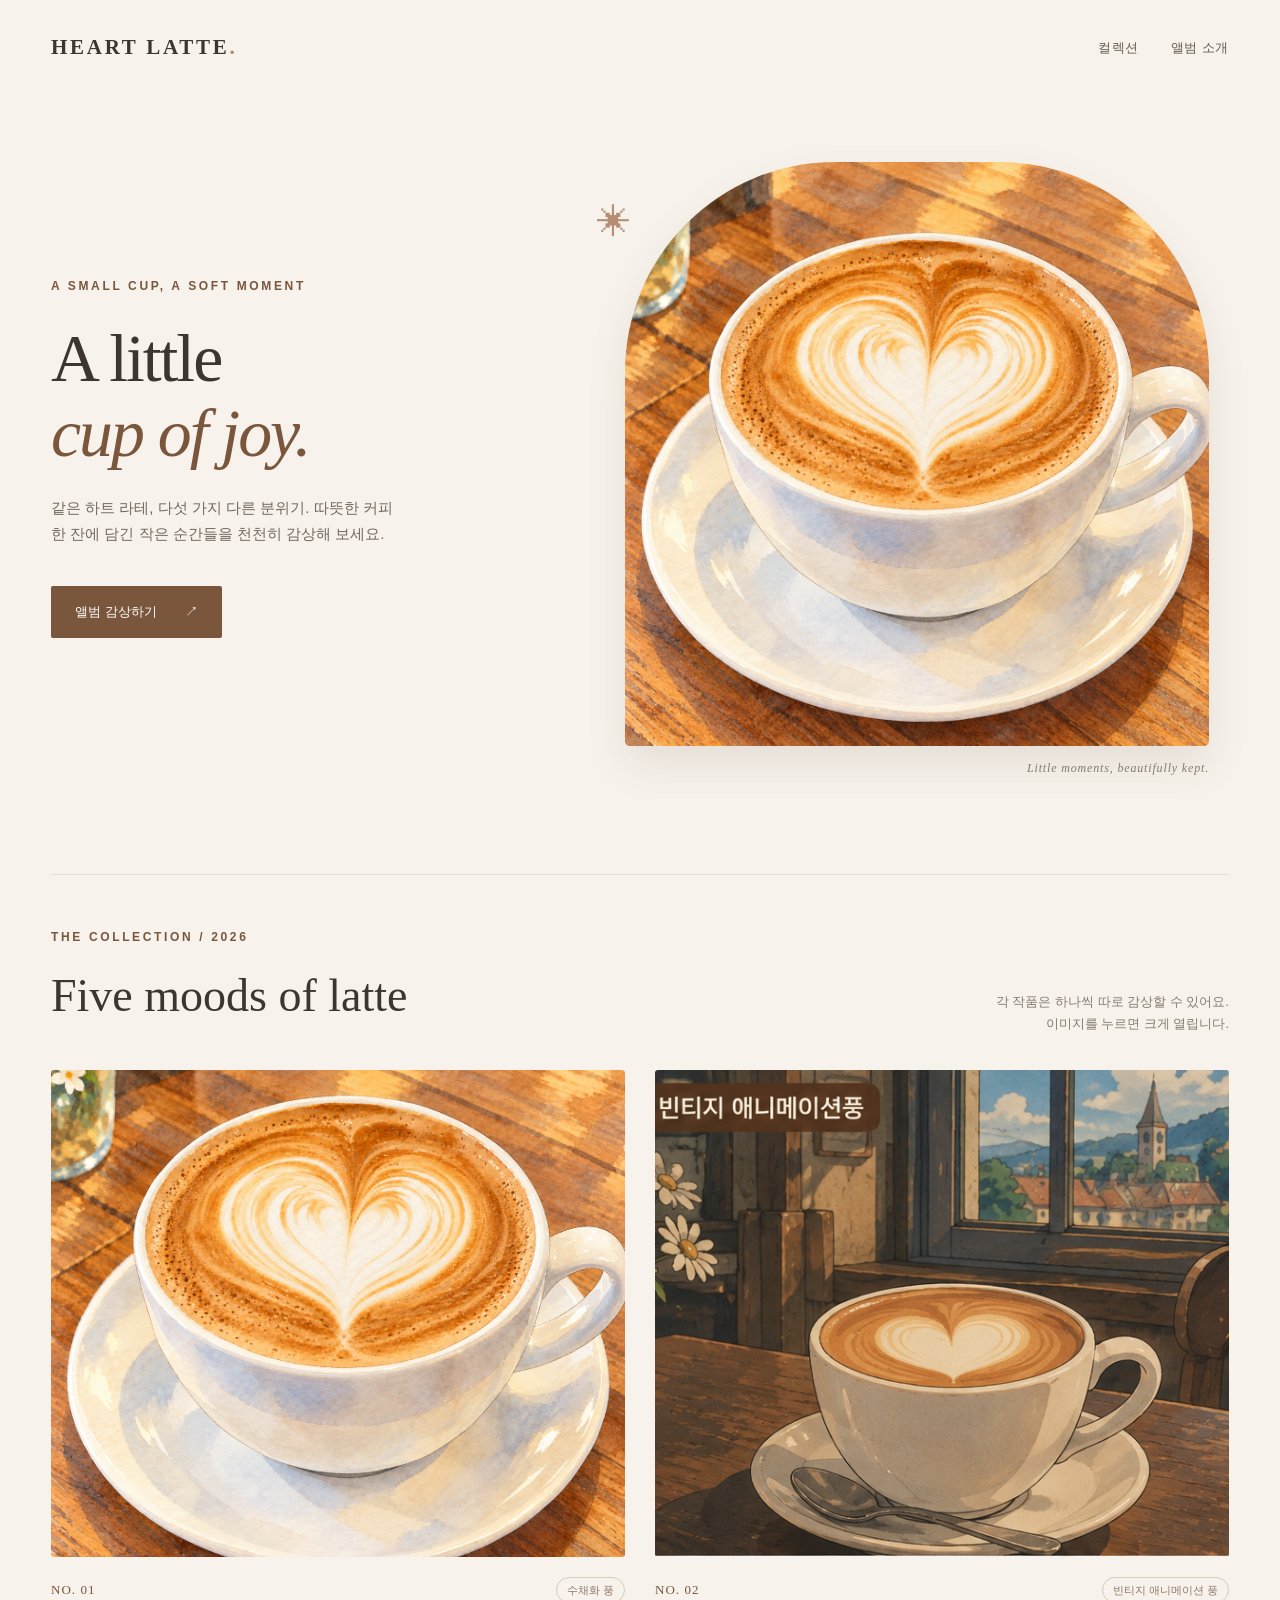
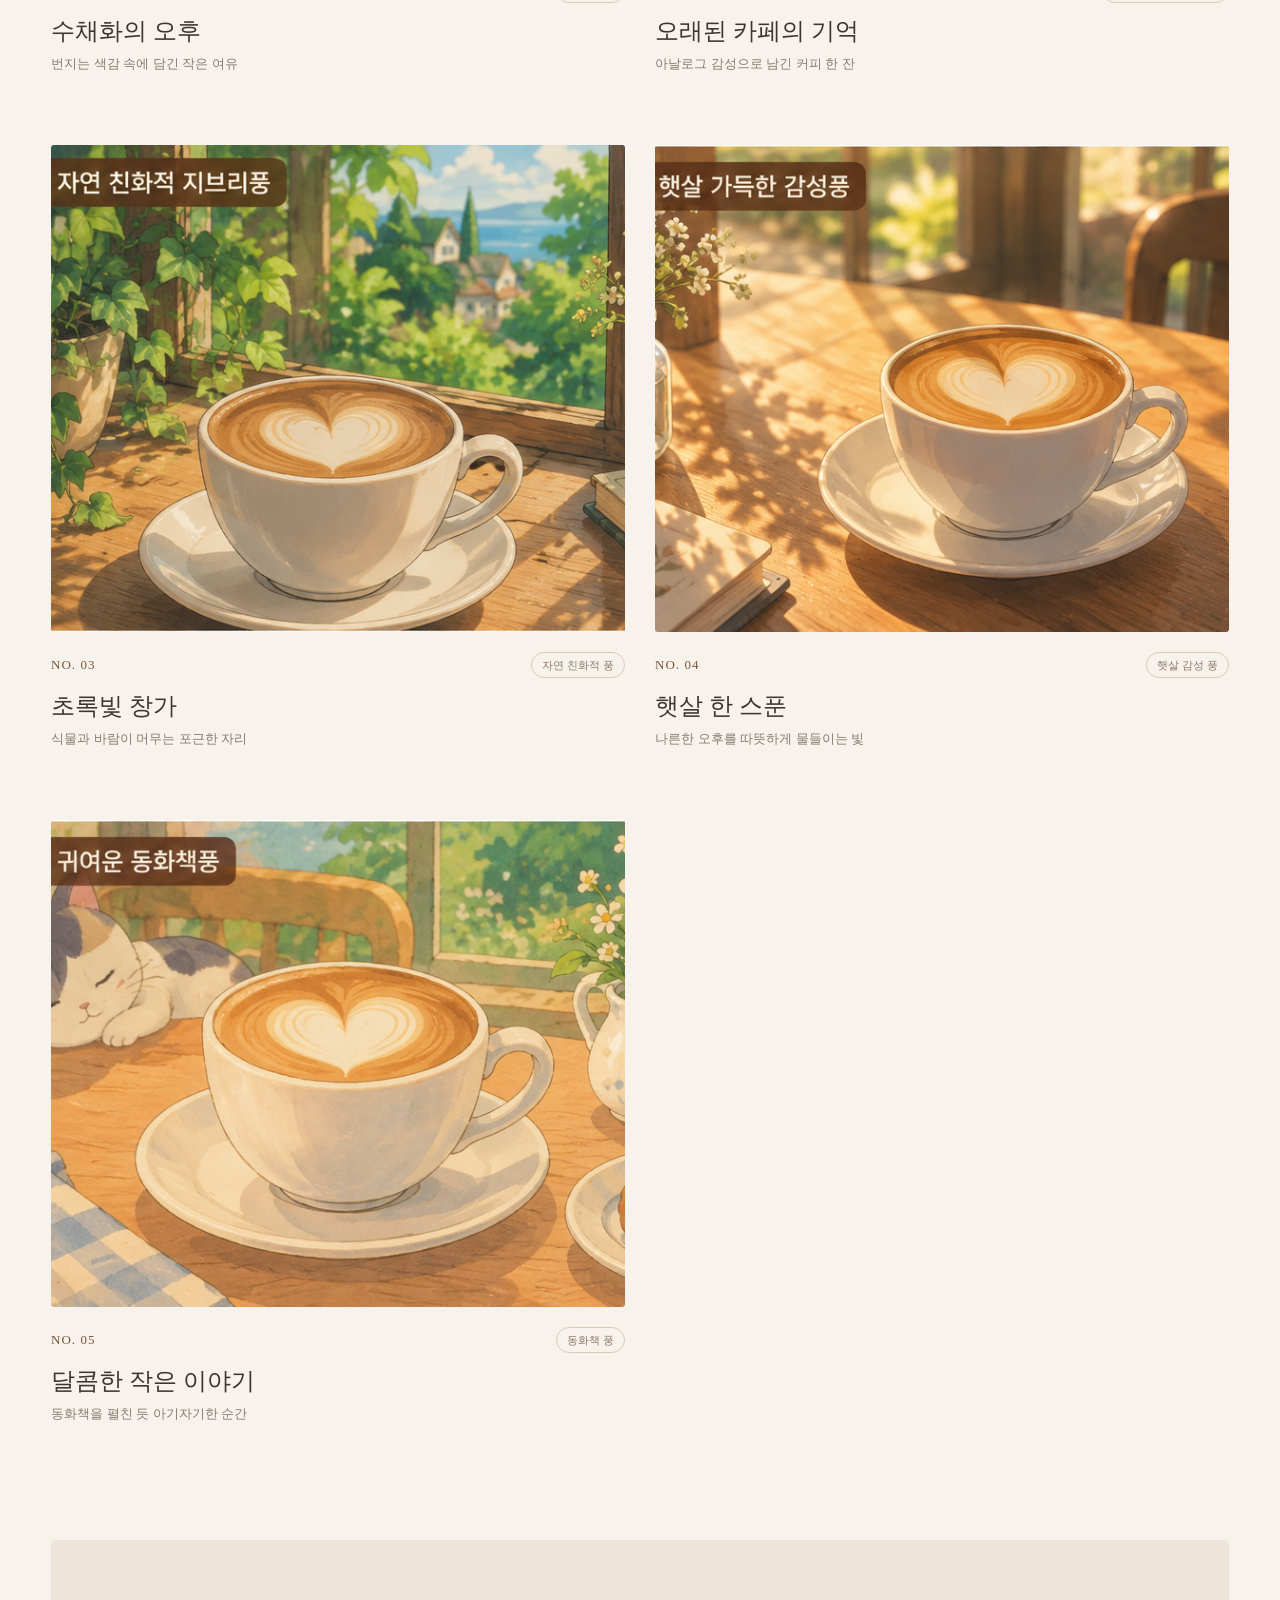
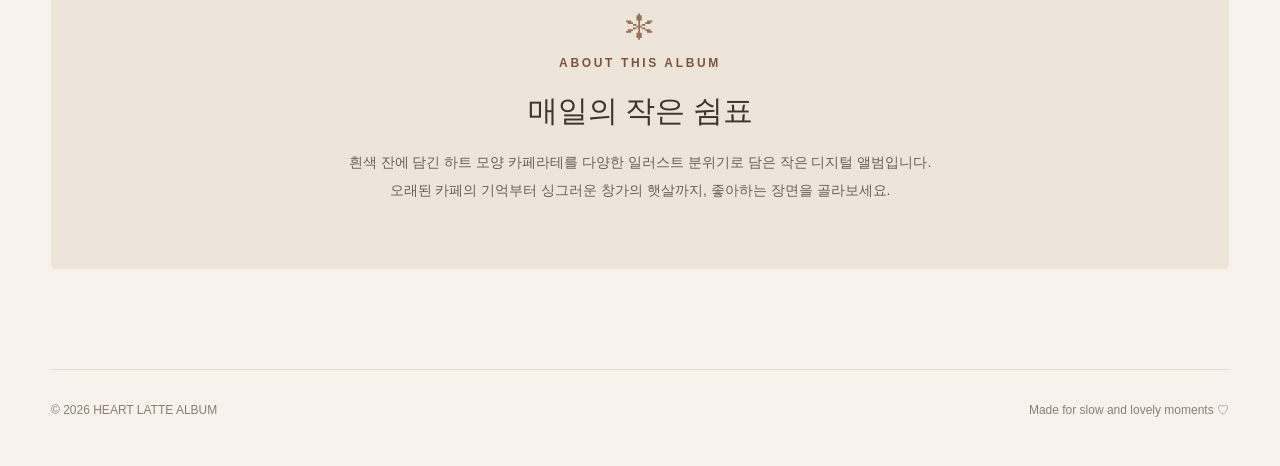
==== index.html @ 9d920dc1 "first commit" ====
<!doctype html>
<html lang="ko">
<head>
<meta charset="utf-8"><meta name="viewport" content="width=device-width, initial-scale=1">
<meta name="theme-color" content="#f7f3ec"><meta name="description" content="하트 라테를 서로 다른 감성으로 표현한 작은 이미지 앨범">
<title>Heart Latte | 작은 카페 앨범</title>
<style>
:root{--paper:#f7f3ec;--cream:#fdfaf5;--ink:#3c362f;--muted:#857b70;--line:#e6ded2;--brown:#79563c;--accent:#b6815e}
*{box-sizing:border-box}html{scroll-behavior:smooth}body{margin:0;background:var(--paper);color:var(--ink);font-family:'Apple SD Gothic Neo','Malgun Gothic','Noto Sans KR',sans-serif;line-height:1.7;-webkit-font-smoothing:antialiased}
a{color:inherit;text-decoration:none}button{font:inherit}button:focus-visible,a:focus-visible{outline:3px solid #ac7152;outline-offset:4px}
.topbar{display:flex;align-items:center;justify-content:space-between;max-width:1250px;margin:0 auto;padding:30px 36px;gap:20px}
.brand{font-family:Georgia,serif;letter-spacing:.13em;font-size:21px;font-weight:bold}.brand-dot{color:var(--accent)}.nav{display:flex;gap:32px;font-size:13px;letter-spacing:.04em;color:#665b50}.nav a:hover{color:var(--accent)}
main{max-width:1250px;margin:0 auto;padding:0 36px}.hero{display:grid;grid-template-columns:.86fr 1.14fr;min-height:585px;align-items:center;gap:7%;padding:40px 0 95px}.eyebrow{font-size:12px;letter-spacing:.22em;color:var(--brown);font-weight:bold}.hero h1{font-family:Georgia,'Batang',serif;font-size:clamp(48px,5.3vw,82px);letter-spacing:-.03em;line-height:1.1;font-weight:500;margin:26px 0 24px}.hero h1 em{font-weight:400;color:var(--brown)}.hero-copy{font-size:15px;color:#72675d;max-width:345px;word-break:keep-all}.hero-btn{display:inline-flex;align-items:center;gap:28px;background:var(--brown);color:#fff;padding:15px 24px;margin-top:25px;border-radius:2px;font-size:13px}.hero-btn:hover{background:#5f432f}
.hero-image-wrap{position:relative;padding:26px 20px 0 20px}.hero-image{width:100%;display:block;aspect-ratio:1/1;object-fit:cover;border-radius:210px 210px 5px 5px;box-shadow:0 18px 40px rgba(81,52,32,.11)}.hero-image-wrap::after{content:'✳';position:absolute;left:-8px;top:9%;color:#b58d73;font-size:34px}.hero-caption{font-family:Georgia,serif;letter-spacing:.07em;text-align:right;font-style:italic;font-size:12px;margin-top:12px;color:var(--muted)}
.collection{padding:52px 0 100px;border-top:1px solid var(--line)}.section-top{display:flex;justify-content:space-between;align-items:end;gap:20px;margin-bottom:35px}.section-title{font-family:Georgia,'Batang',serif;font-size:clamp(30px,4vw,46px);font-weight:400;margin:10px 0 0}.section-note{font-size:13px;color:var(--muted);max-width:300px;text-align:right;word-break:keep-all}.gallery{display:grid;grid-template-columns:repeat(2,minmax(0,1fr));gap:70px 30px}.artwork{min-width:0}.image-button{position:relative;border:0;padding:0;background:#efe7db;width:100%;display:block;cursor:zoom-in;overflow:hidden;border-radius:3px}.image-button img{display:block;width:100%;aspect-ratio:1.18/1;object-fit:cover;transition:transform .4s ease}.image-button:hover img{transform:scale(1.035)}.zoom-hint{position:absolute;right:14px;bottom:14px;opacity:0;transition:opacity .2s;background:rgba(52,40,28,.72);color:#fff;padding:6px 12px;border-radius:3px;font-size:12px}.image-button:hover .zoom-hint,.image-button:focus-visible .zoom-hint{opacity:1}
.artwork-meta{display:flex;align-items:center;justify-content:space-between;padding-top:20px;gap:10px}.artwork-number{font-family:Georgia,serif;font-size:13px;color:var(--brown);letter-spacing:.08em}.artwork-tag{font-size:11px;color:#8c7868;border:1px solid #d6cab9;padding:3px 10px;border-radius:20px}.artwork h3{font-family:Georgia,'Batang',serif;font-weight:400;font-size:24px;margin:8px 0 1px}.artwork p{font-size:13px;color:var(--muted);margin:0}
.about{background:#ede5d9;border-radius:4px;padding:65px 8%;margin:15px 0 100px;text-align:center}.about .about-mark{font-size:28px;color:#977257}.about h2{font-family:Georgia,'Batang',serif;font-size:30px;font-weight:400;margin:12px 0}.about p{font-size:14px;line-height:2;color:#6b6157;word-break:keep-all;margin:0 auto;max-width:590px}
footer{border-top:1px solid var(--line);padding:30px 0 45px;display:flex;align-items:center;justify-content:space-between;font-size:12px;color:#8b7e70}
.modal{border:0;padding:0;background:transparent;width:min(92vw,1080px);max-height:94vh;color:#fff}.modal::backdrop{background:rgba(29,23,17,.88)}.modal figure{margin:0;display:flex;flex-direction:column;align-items:center}.modal img{max-width:100%;max-height:78vh;object-fit:contain;border-radius:4px}.modal figcaption{margin-top:13px;font-size:13px;letter-spacing:.04em}.modal-close{position:absolute;right:0;top:0;border:0;background:rgba(0,0,0,.55);color:white;cursor:pointer;border-radius:0 0 0 5px;font-size:26px;line-height:1;padding:9px 15px}
@media(max-width:720px){.topbar{padding:20px}.brand{font-size:18px}.nav{gap:14px;font-size:12px}main{padding:0 20px}.hero{grid-template-columns:1fr;gap:20px;min-height:auto;padding:42px 0 70px}.hero h1{font-size:55px;margin:16px 0}.hero-copy{font-size:14px}.hero-image-wrap{padding:10px 16px 0 16px}.hero-image{border-radius:160px 160px 4px 4px;max-height:600px}.collection{padding:44px 0 80px}.section-top{align-items:start;flex-direction:column;gap:5px}.section-note{text-align:left}.gallery{grid-template-columns:1fr;gap:48px}.artwork h3{font-size:23px}.about{padding:45px 22px;margin-bottom:60px}.about h2{font-size:25px}footer{gap:14px;flex-wrap:wrap}}
@media(prefers-reduced-motion:reduce){html{scroll-behavior:auto}.image-button img{transition:none}}
</style>
</head>
<body>
<header class="topbar"><a class="brand" href="#top" aria-label="홈으로">HEART LATTE<span class="brand-dot">.</span></a><nav class="nav" aria-label="주 메뉴"><a href="#gallery">컬렉션</a><a href="#about">앨범 소개</a></nav></header>
<main id="top"><section class="hero" aria-labelledby="hero-title"><div class="hero-info"><div class="eyebrow">A SMALL CUP, A SOFT MOMENT</div><h1 id="hero-title">A little<br><em>cup of joy.</em></h1><p class="hero-copy">같은 하트 라테, 다섯 가지 다른 분위기. 따뜻한 커피 한 잔에 담긴 작은 순간들을 천천히 감상해 보세요.</p><a class="hero-btn" href="#gallery">앨범 감상하기 <span aria-hidden="true">↗</span></a></div><div class="hero-image-wrap"><img class="hero-image" src="images/latte-watercolor.png" alt="따뜻한 수채화 스타일의 하트 라테"><div class="hero-caption">Little moments, beautifully kept.</div></div></section>
<section class="collection" id="gallery"><div class="section-top"><div><div class="eyebrow">THE COLLECTION / 2026</div><h2 class="section-title">Five moods of latte</h2></div><div class="section-note">각 작품은 하나씩 따로 감상할 수 있어요.<br>이미지를 누르면 크게 열립니다.</div></div><div class="gallery"><article class="artwork" data-style="수채화 풍">
      <button class="image-button" type="button" data-image="images/latte-watercolor.png" data-title="수채화의 오후" aria-label="수채화의 오후 크게 보기">
        <img src="images/latte-watercolor.png" alt="하트 모양 라테 아트가 있는 흰색 커피잔, 수채화 풍 일러스트" loading="lazy" />
        <span class="zoom-hint" aria-hidden="true">↗ 크게 보기</span>
      </button>
      <div class="artwork-meta"><span class="artwork-number">NO. 01</span><span class="artwork-tag">수채화 풍</span></div>
      <h3>수채화의 오후</h3>
      <p>번지는 색감 속에 담긴 작은 여유</p>
    </article>
<article class="artwork" data-style="빈티지 애니메이션 풍">
      <button class="image-button" type="button" data-image="images/latte-vintage.png" data-title="오래된 카페의 기억" aria-label="오래된 카페의 기억 크게 보기">
        <img src="images/latte-vintage.png" alt="하트 모양 라테 아트가 있는 흰색 커피잔, 빈티지 애니메이션 풍 일러스트" loading="lazy" />
        <span class="zoom-hint" aria-hidden="true">↗ 크게 보기</span>
      </button>
      <div class="artwork-meta"><span class="artwork-number">NO. 02</span><span class="artwork-tag">빈티지 애니메이션 풍</span></div>
      <h3>오래된 카페의 기억</h3>
      <p>아날로그 감성으로 남긴 커피 한 잔</p>
    </article>
<article class="artwork" data-style="자연 친화적 풍">
      <button class="image-button" type="button" data-image="images/latte-nature.png" data-title="초록빛 창가" aria-label="초록빛 창가 크게 보기">
        <img src="images/latte-nature.png" alt="하트 모양 라테 아트가 있는 흰색 커피잔, 자연 친화적 풍 일러스트" loading="lazy" />
        <span class="zoom-hint" aria-hidden="true">↗ 크게 보기</span>
      </button>
      <div class="artwork-meta"><span class="artwork-number">NO. 03</span><span class="artwork-tag">자연 친화적 풍</span></div>
      <h3>초록빛 창가</h3>
      <p>식물과 바람이 머무는 포근한 자리</p>
    </article>
<article class="artwork" data-style="햇살 감성 풍">
      <button class="image-button" type="button" data-image="images/latte-sunshine.png" data-title="햇살 한 스푼" aria-label="햇살 한 스푼 크게 보기">
        <img src="images/latte-sunshine.png" alt="하트 모양 라테 아트가 있는 흰색 커피잔, 햇살 감성 풍 일러스트" loading="lazy" />
        <span class="zoom-hint" aria-hidden="true">↗ 크게 보기</span>
      </button>
      <div class="artwork-meta"><span class="artwork-number">NO. 04</span><span class="artwork-tag">햇살 감성 풍</span></div>
      <h3>햇살 한 스푼</h3>
      <p>나른한 오후를 따뜻하게 물들이는 빛</p>
    </article>
<article class="artwork" data-style="동화책 풍">
      <button class="image-button" type="button" data-image="images/latte-storybook.png" data-title="달콤한 작은 이야기" aria-label="달콤한 작은 이야기 크게 보기">
        <img src="images/latte-storybook.png" alt="하트 모양 라테 아트가 있는 흰색 커피잔, 동화책 풍 일러스트" loading="lazy" />
        <span class="zoom-hint" aria-hidden="true">↗ 크게 보기</span>
      </button>
      <div class="artwork-meta"><span class="artwork-number">NO. 05</span><span class="artwork-tag">동화책 풍</span></div>
      <h3>달콤한 작은 이야기</h3>
      <p>동화책을 펼친 듯 아기자기한 순간</p>
    </article></div></section>
<section class="about" id="about"><div class="about-mark">✻</div><div class="eyebrow">ABOUT THIS ALBUM</div><h2>매일의 작은 쉼표</h2><p>흰색 잔에 담긴 하트 모양 카페라테를 다양한 일러스트 분위기로 담은 작은 디지털 앨범입니다. 오래된 카페의 기억부터 싱그러운 창가의 햇살까지, 좋아하는 장면을 골라보세요.</p></section>
<footer><span>© 2026 HEART LATTE ALBUM</span><span>Made for slow and lovely moments ♡</span></footer></main>
<dialog class="modal" id="image-modal" aria-label="이미지 크게 보기"><button type="button" class="modal-close" aria-label="닫기">×</button><figure><img id="modal-image" alt=""><figcaption id="modal-caption"></figcaption></figure></dialog>
<script>
(function(){
 const modal=document.getElementById('image-modal');const modalImg=document.getElementById('modal-image');const modalCaption=document.getElementById('modal-caption');
 document.querySelectorAll('.image-button').forEach(btn=>btn.addEventListener('click',()=>{modalImg.src=btn.dataset.image;modalImg.alt=btn.querySelector('img').alt;modalCaption.textContent=btn.dataset.title;if(typeof modal.showModal==='function')modal.showModal();else modal.setAttribute('open','');}));
 const close=()=>{if(typeof modal.close==='function')modal.close();else modal.removeAttribute('open');};document.querySelector('.modal-close').addEventListener('click',close);
 modal.addEventListener('click',e=>{if(e.target===modal)close();});
})();
</script>
</body></html>
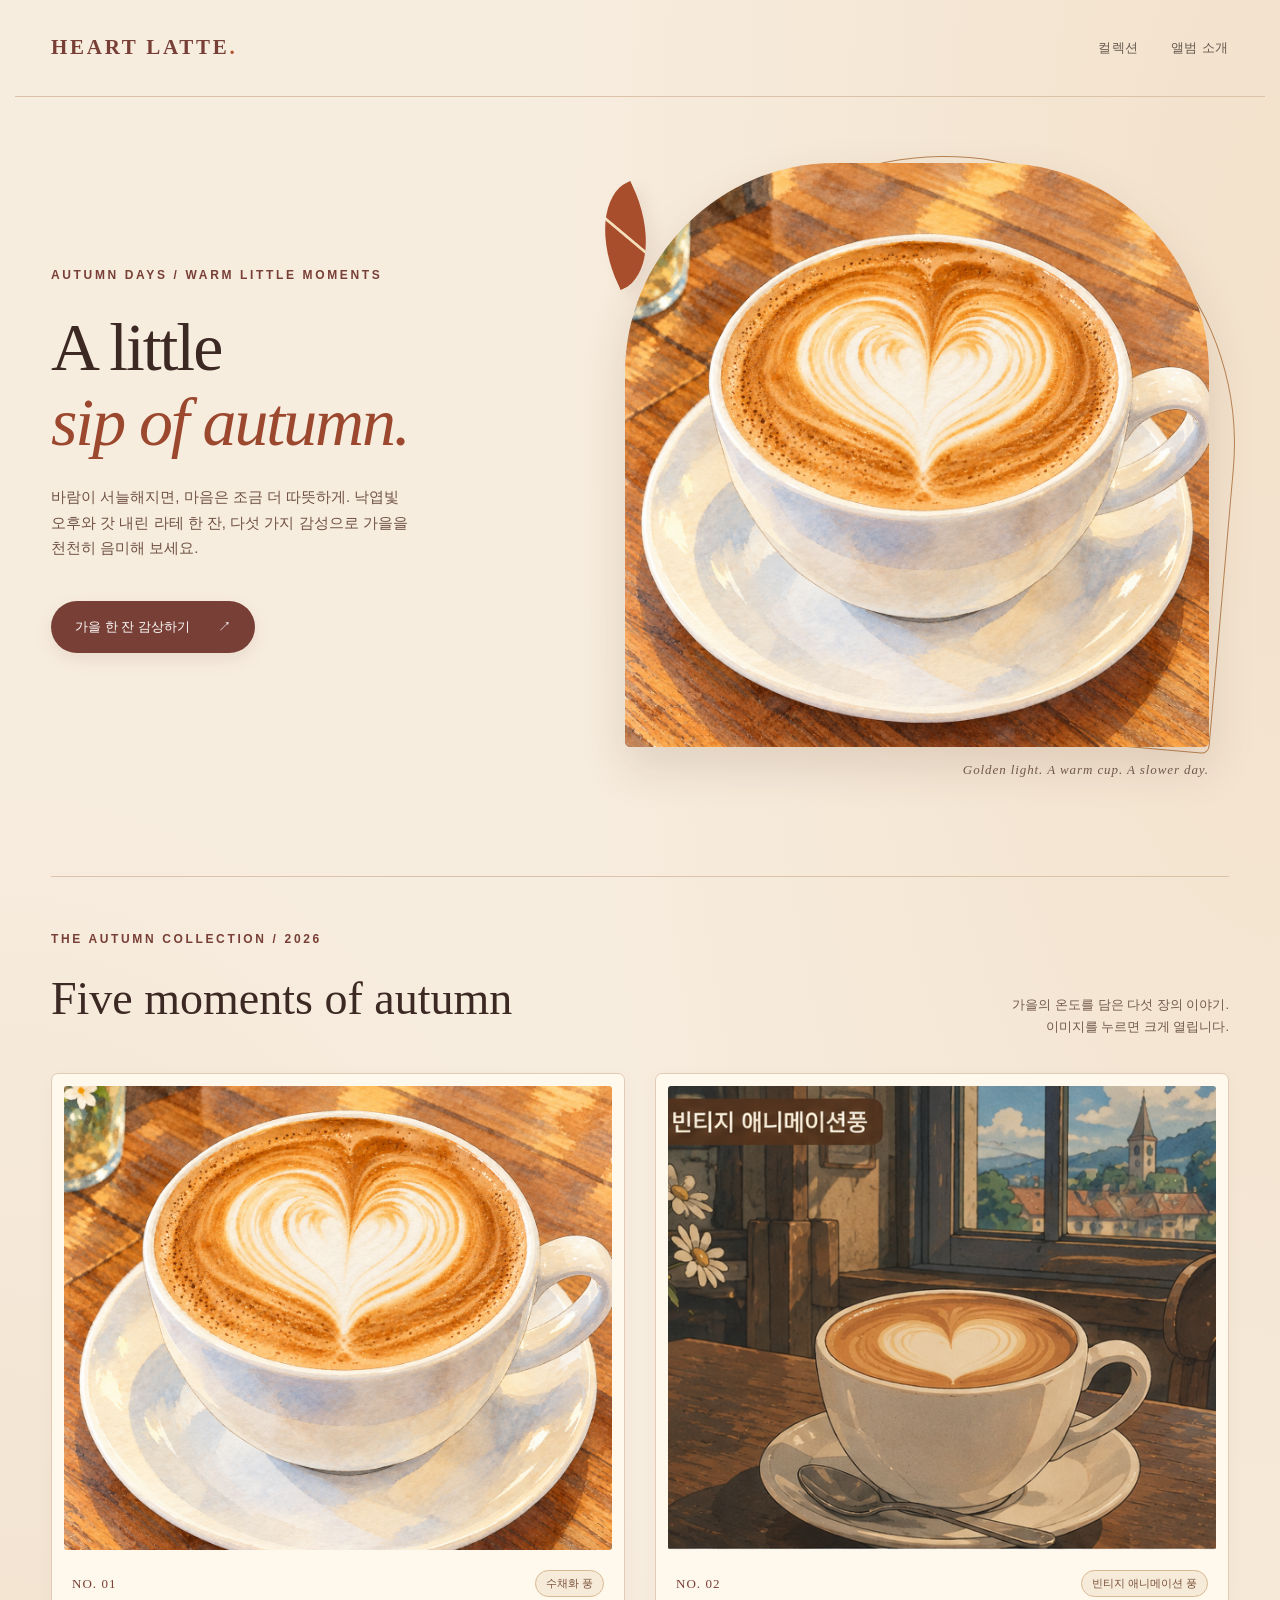
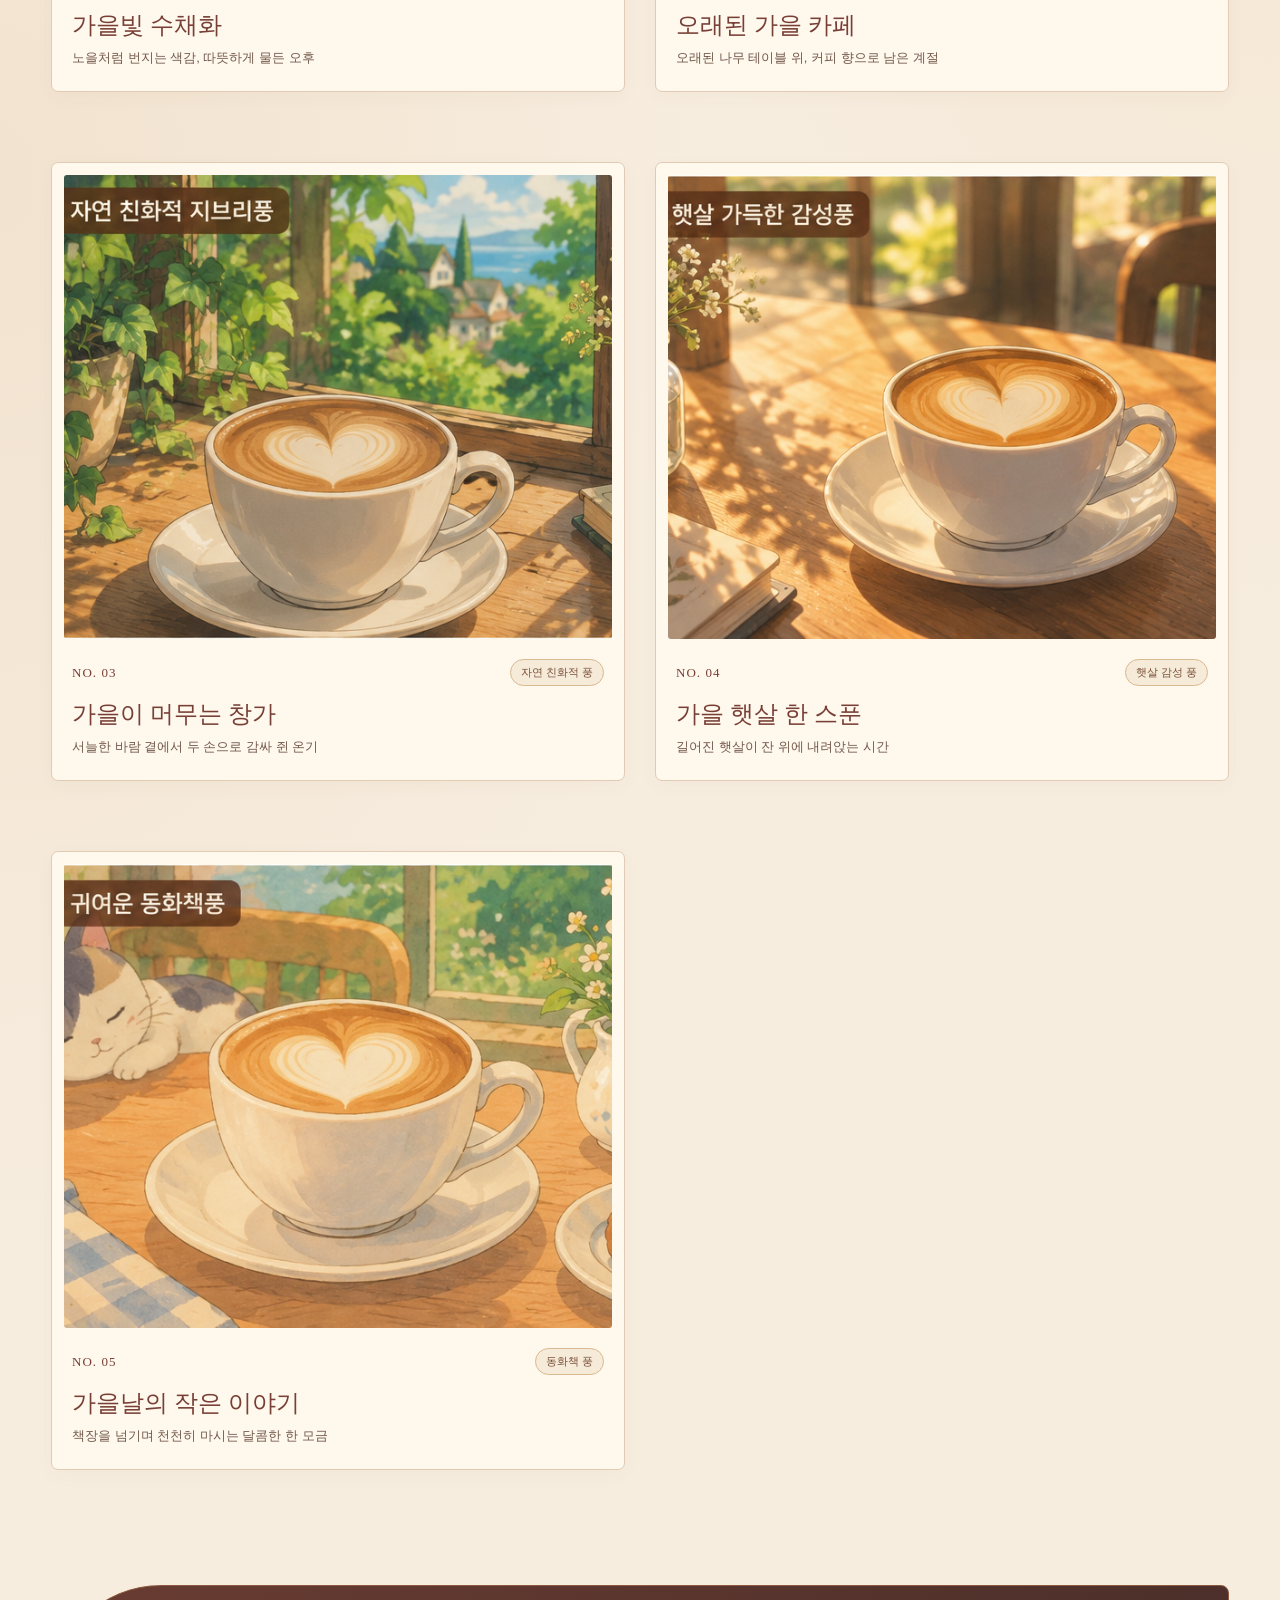
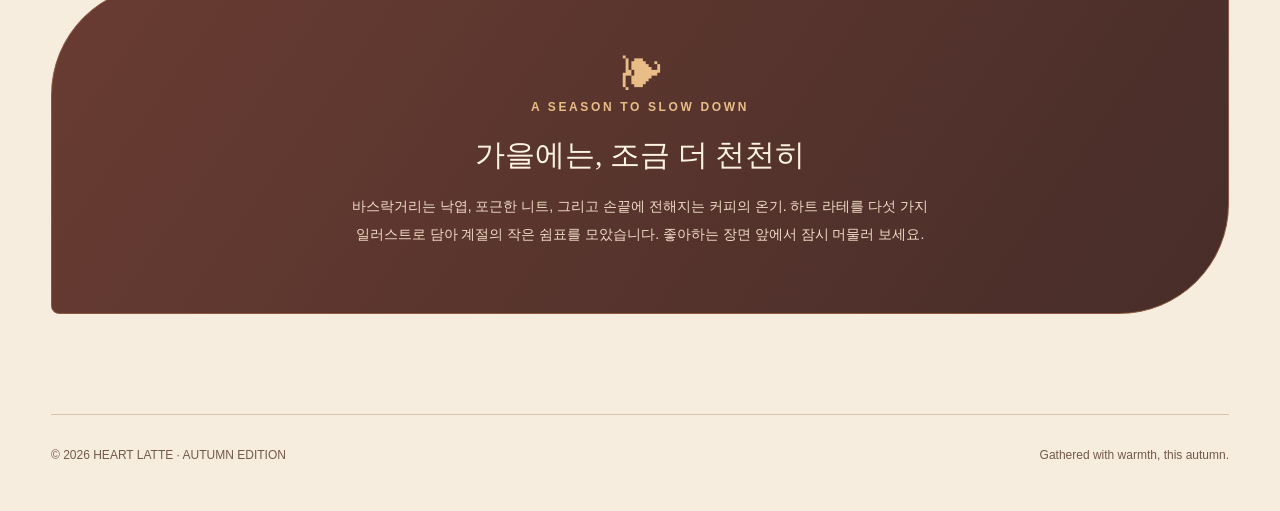
==== commit 9ce8978b: "Restyle Heart Latte album with warm autumn colors and seasonal copy" ====
--- a/index.html
+++ b/index.html
@@ -2,10 +2,10 @@
 <html lang="ko">
 <head>
 <meta charset="utf-8"><meta name="viewport" content="width=device-width, initial-scale=1">
-<meta name="theme-color" content="#f7f3ec"><meta name="description" content="하트 라테를 서로 다른 감성으로 표현한 작은 이미지 앨범">
-<title>Heart Latte | 작은 카페 앨범</title>
+<meta name="theme-color" content="#f7eddf"><meta name="description" content="따뜻한 하트 라테와 다섯 가지 감성을 담은 가을 앨범">
+<title>Heart Latte | 가을을 담은 카페 앨범</title>
 <style>
-:root{--paper:#f7f3ec;--cream:#fdfaf5;--ink:#3c362f;--muted:#857b70;--line:#e6ded2;--brown:#79563c;--accent:#b6815e}
+:root{--paper:#f7eddf;--cream:#fff8ed;--ink:#3d2924;--muted:#72594b;--line:#dcc2a8;--brown:#783f36;--accent:#b4522f}
 *{box-sizing:border-box}html{scroll-behavior:smooth}body{margin:0;background:var(--paper);color:var(--ink);font-family:'Apple SD Gothic Neo','Malgun Gothic','Noto Sans KR',sans-serif;line-height:1.7;-webkit-font-smoothing:antialiased}
 a{color:inherit;text-decoration:none}button{font:inherit}button:focus-visible,a:focus-visible{outline:3px solid #ac7152;outline-offset:4px}
 .topbar{display:flex;align-items:center;justify-content:space-between;max-width:1250px;margin:0 auto;padding:30px 36px;gap:20px}
@@ -19,58 +19,80 @@
 .modal{border:0;padding:0;background:transparent;width:min(92vw,1080px);max-height:94vh;color:#fff}.modal::backdrop{background:rgba(29,23,17,.88)}.modal figure{margin:0;display:flex;flex-direction:column;align-items:center}.modal img{max-width:100%;max-height:78vh;object-fit:contain;border-radius:4px}.modal figcaption{margin-top:13px;font-size:13px;letter-spacing:.04em}.modal-close{position:absolute;right:0;top:0;border:0;background:rgba(0,0,0,.55);color:white;cursor:pointer;border-radius:0 0 0 5px;font-size:26px;line-height:1;padding:9px 15px}
 @media(max-width:720px){.topbar{padding:20px}.brand{font-size:18px}.nav{gap:14px;font-size:12px}main{padding:0 20px}.hero{grid-template-columns:1fr;gap:20px;min-height:auto;padding:42px 0 70px}.hero h1{font-size:55px;margin:16px 0}.hero-copy{font-size:14px}.hero-image-wrap{padding:10px 16px 0 16px}.hero-image{border-radius:160px 160px 4px 4px;max-height:600px}.collection{padding:44px 0 80px}.section-top{align-items:start;flex-direction:column;gap:5px}.section-note{text-align:left}.gallery{grid-template-columns:1fr;gap:48px}.artwork h3{font-size:23px}.about{padding:45px 22px;margin-bottom:60px}.about h2{font-size:25px}footer{gap:14px;flex-wrap:wrap}}
 @media(prefers-reduced-motion:reduce){html{scroll-behavior:auto}.image-button img{transition:none}}
+
+/* Autumn edition */
+body{background:radial-gradient(ellipse at 100% 8%,#ecd0ad66,transparent 42%),radial-gradient(ellipse at 0 48%,#d4a06b22,transparent 40%),var(--paper)}
+.topbar{border-bottom:1px solid var(--line)}.brand{color:var(--brown)}
+.hero{position:relative}.hero-info{min-width:0}.hero h1{font-size:clamp(44px,5.3vw,76px)}
+.hero h1 em{color:#9b482f}.hero-copy{color:#705246;max-width:390px}
+.hero-btn{border-radius:30px;box-shadow:0 6px 18px #783f361a}.hero-btn:hover{background:#592d29}
+.hero-image-wrap{isolation:isolate}
+.hero-image-wrap::before{content:'';position:absolute;inset:3% -1% 8% 8%;border:1px solid #b88252;border-radius:50% 50% 8px 8px;transform:rotate(5deg);z-index:-1}
+.hero-image-wrap::after{content:'';width:55px;height:95px;left:-7px;top:8%;background:linear-gradient(65deg,transparent 48%,#f6dfbb 49% 51%,transparent 52%),#a94e2d;border-radius:95% 0 95% 0;transform:rotate(-25deg);box-shadow:5px 8px 15px #783f3615}
+.hero-image{box-shadow:0 20px 45px #663b2826}.hero-caption{font-size:13px}
+.artwork{padding:12px 12px 22px;background:#fff8ed;border:1px solid #e1cbb5;border-radius:7px;box-shadow:0 5px 20px #663b2808}
+.artwork-meta,.artwork h3,.artwork p{margin-left:8px;margin-right:8px}
+.artwork-tag{color:#795039;border-color:#d9b991;background:#f6ead8}
+.artwork h3{color:var(--brown)}.artwork p{color:var(--muted)}
+.image-button{background:#ead8be}.zoom-hint{background:#542d27e6}
+.about{position:relative;overflow:hidden;background:linear-gradient(125deg,#693c32,#472d29);color:#fff4e3;border:1px solid #8d5940;border-radius:110px 8px 110px 8px}
+.about .eyebrow,.about .about-mark{color:#e9bd87}.about .about-mark{font-size:46px;line-height:1}
+.about p{color:#f0dcc5}.about h2{color:#fff4e3}
+footer{color:var(--muted)}.modal::backdrop{background:#281811ed}
+@media(max-width:720px){.hero h1{font-size:clamp(42px,9vw,62px)}.hero-image-wrap::after{width:37px;height:66px;left:0}.about{border-radius:60px 6px 60px 6px}.brand{font-size:16px;letter-spacing:.09em}.topbar{gap:12px}.nav{gap:12px}.hero-image-wrap::before{right:3%}.gallery{gap:30px}}
+
 </style>
 </head>
 <body>
 <header class="topbar"><a class="brand" href="#top" aria-label="홈으로">HEART LATTE<span class="brand-dot">.</span></a><nav class="nav" aria-label="주 메뉴"><a href="#gallery">컬렉션</a><a href="#about">앨범 소개</a></nav></header>
-<main id="top"><section class="hero" aria-labelledby="hero-title"><div class="hero-info"><div class="eyebrow">A SMALL CUP, A SOFT MOMENT</div><h1 id="hero-title">A little<br><em>cup of joy.</em></h1><p class="hero-copy">같은 하트 라테, 다섯 가지 다른 분위기. 따뜻한 커피 한 잔에 담긴 작은 순간들을 천천히 감상해 보세요.</p><a class="hero-btn" href="#gallery">앨범 감상하기 <span aria-hidden="true">↗</span></a></div><div class="hero-image-wrap"><img class="hero-image" src="images/latte-watercolor.png" alt="따뜻한 수채화 스타일의 하트 라테"><div class="hero-caption">Little moments, beautifully kept.</div></div></section>
-<section class="collection" id="gallery"><div class="section-top"><div><div class="eyebrow">THE COLLECTION / 2026</div><h2 class="section-title">Five moods of latte</h2></div><div class="section-note">각 작품은 하나씩 따로 감상할 수 있어요.<br>이미지를 누르면 크게 열립니다.</div></div><div class="gallery"><article class="artwork" data-style="수채화 풍">
-      <button class="image-button" type="button" data-image="images/latte-watercolor.png" data-title="수채화의 오후" aria-label="수채화의 오후 크게 보기">
+<main id="top"><section class="hero" aria-labelledby="hero-title"><div class="hero-info"><div class="eyebrow">AUTUMN DAYS / WARM LITTLE MOMENTS</div><h1 id="hero-title">A little<br><em>sip of autumn.</em></h1><p class="hero-copy">바람이 서늘해지면, 마음은 조금 더 따뜻하게. 낙엽빛 오후와 갓 내린 라테 한 잔, 다섯 가지 감성으로 가을을 천천히 음미해 보세요.</p><a class="hero-btn" href="#gallery">가을 한 잔 감상하기 <span aria-hidden="true">↗</span></a></div><div class="hero-image-wrap"><img class="hero-image" src="images/latte-watercolor.png" alt="따뜻한 수채화 스타일의 하트 라테"><div class="hero-caption">Golden light. A warm cup. A slower day.</div></div></section>
+<section class="collection" id="gallery"><div class="section-top"><div><div class="eyebrow">THE AUTUMN COLLECTION / 2026</div><h2 class="section-title">Five moments of autumn</h2></div><div class="section-note">가을의 온도를 담은 다섯 장의 이야기.<br>이미지를 누르면 크게 열립니다.</div></div><div class="gallery"><article class="artwork" data-style="수채화 풍">
+      <button class="image-button" type="button" data-image="images/latte-watercolor.png" data-title="가을빛 수채화" aria-label="가을빛 수채화 크게 보기">
         <img src="images/latte-watercolor.png" alt="하트 모양 라테 아트가 있는 흰색 커피잔, 수채화 풍 일러스트" loading="lazy" />
         <span class="zoom-hint" aria-hidden="true">↗ 크게 보기</span>
       </button>
       <div class="artwork-meta"><span class="artwork-number">NO. 01</span><span class="artwork-tag">수채화 풍</span></div>
-      <h3>수채화의 오후</h3>
-      <p>번지는 색감 속에 담긴 작은 여유</p>
+      <h3>가을빛 수채화</h3>
+      <p>노을처럼 번지는 색감, 따뜻하게 물든 오후</p>
     </article>
 <article class="artwork" data-style="빈티지 애니메이션 풍">
-      <button class="image-button" type="button" data-image="images/latte-vintage.png" data-title="오래된 카페의 기억" aria-label="오래된 카페의 기억 크게 보기">
+      <button class="image-button" type="button" data-image="images/latte-vintage.png" data-title="오래된 가을 카페" aria-label="오래된 가을 카페 크게 보기">
         <img src="images/latte-vintage.png" alt="하트 모양 라테 아트가 있는 흰색 커피잔, 빈티지 애니메이션 풍 일러스트" loading="lazy" />
         <span class="zoom-hint" aria-hidden="true">↗ 크게 보기</span>
       </button>
       <div class="artwork-meta"><span class="artwork-number">NO. 02</span><span class="artwork-tag">빈티지 애니메이션 풍</span></div>
-      <h3>오래된 카페의 기억</h3>
-      <p>아날로그 감성으로 남긴 커피 한 잔</p>
+      <h3>오래된 가을 카페</h3>
+      <p>오래된 나무 테이블 위, 커피 향으로 남은 계절</p>
     </article>
 <article class="artwork" data-style="자연 친화적 풍">
-      <button class="image-button" type="button" data-image="images/latte-nature.png" data-title="초록빛 창가" aria-label="초록빛 창가 크게 보기">
+      <button class="image-button" type="button" data-image="images/latte-nature.png" data-title="가을이 머무는 창가" aria-label="가을이 머무는 창가 크게 보기">
         <img src="images/latte-nature.png" alt="하트 모양 라테 아트가 있는 흰색 커피잔, 자연 친화적 풍 일러스트" loading="lazy" />
         <span class="zoom-hint" aria-hidden="true">↗ 크게 보기</span>
       </button>
       <div class="artwork-meta"><span class="artwork-number">NO. 03</span><span class="artwork-tag">자연 친화적 풍</span></div>
-      <h3>초록빛 창가</h3>
-      <p>식물과 바람이 머무는 포근한 자리</p>
+      <h3>가을이 머무는 창가</h3>
+      <p>서늘한 바람 곁에서 두 손으로 감싸 쥔 온기</p>
     </article>
 <article class="artwork" data-style="햇살 감성 풍">
-      <button class="image-button" type="button" data-image="images/latte-sunshine.png" data-title="햇살 한 스푼" aria-label="햇살 한 스푼 크게 보기">
+      <button class="image-button" type="button" data-image="images/latte-sunshine.png" data-title="가을 햇살 한 스푼" aria-label="가을 햇살 한 스푼 크게 보기">
         <img src="images/latte-sunshine.png" alt="하트 모양 라테 아트가 있는 흰색 커피잔, 햇살 감성 풍 일러스트" loading="lazy" />
         <span class="zoom-hint" aria-hidden="true">↗ 크게 보기</span>
       </button>
       <div class="artwork-meta"><span class="artwork-number">NO. 04</span><span class="artwork-tag">햇살 감성 풍</span></div>
-      <h3>햇살 한 스푼</h3>
-      <p>나른한 오후를 따뜻하게 물들이는 빛</p>
+      <h3>가을 햇살 한 스푼</h3>
+      <p>길어진 햇살이 잔 위에 내려앉는 시간</p>
     </article>
 <article class="artwork" data-style="동화책 풍">
-      <button class="image-button" type="button" data-image="images/latte-storybook.png" data-title="달콤한 작은 이야기" aria-label="달콤한 작은 이야기 크게 보기">
+      <button class="image-button" type="button" data-image="images/latte-storybook.png" data-title="가을날의 작은 이야기" aria-label="가을날의 작은 이야기 크게 보기">
         <img src="images/latte-storybook.png" alt="하트 모양 라테 아트가 있는 흰색 커피잔, 동화책 풍 일러스트" loading="lazy" />
         <span class="zoom-hint" aria-hidden="true">↗ 크게 보기</span>
       </button>
       <div class="artwork-meta"><span class="artwork-number">NO. 05</span><span class="artwork-tag">동화책 풍</span></div>
-      <h3>달콤한 작은 이야기</h3>
-      <p>동화책을 펼친 듯 아기자기한 순간</p>
+      <h3>가을날의 작은 이야기</h3>
+      <p>책장을 넘기며 천천히 마시는 달콤한 한 모금</p>
     </article></div></section>
-<section class="about" id="about"><div class="about-mark">✻</div><div class="eyebrow">ABOUT THIS ALBUM</div><h2>매일의 작은 쉼표</h2><p>흰색 잔에 담긴 하트 모양 카페라테를 다양한 일러스트 분위기로 담은 작은 디지털 앨범입니다. 오래된 카페의 기억부터 싱그러운 창가의 햇살까지, 좋아하는 장면을 골라보세요.</p></section>
-<footer><span>© 2026 HEART LATTE ALBUM</span><span>Made for slow and lovely moments ♡</span></footer></main>
+<section class="about" id="about"><div class="about-mark" aria-hidden="true">❧</div><div class="eyebrow">A SEASON TO SLOW DOWN</div><h2>가을에는, 조금 더 천천히</h2><p>바스락거리는 낙엽, 포근한 니트, 그리고 손끝에 전해지는 커피의 온기. 하트 라테를 다섯 가지 일러스트로 담아 계절의 작은 쉼표를 모았습니다. 좋아하는 장면 앞에서 잠시 머물러 보세요.</p></section>
+<footer><span>© 2026 HEART LATTE · AUTUMN EDITION</span><span>Gathered with warmth, this autumn.</span></footer></main>
 <dialog class="modal" id="image-modal" aria-label="이미지 크게 보기"><button type="button" class="modal-close" aria-label="닫기">×</button><figure><img id="modal-image" alt=""><figcaption id="modal-caption"></figcaption></figure></dialog>
 <script>
 (function(){
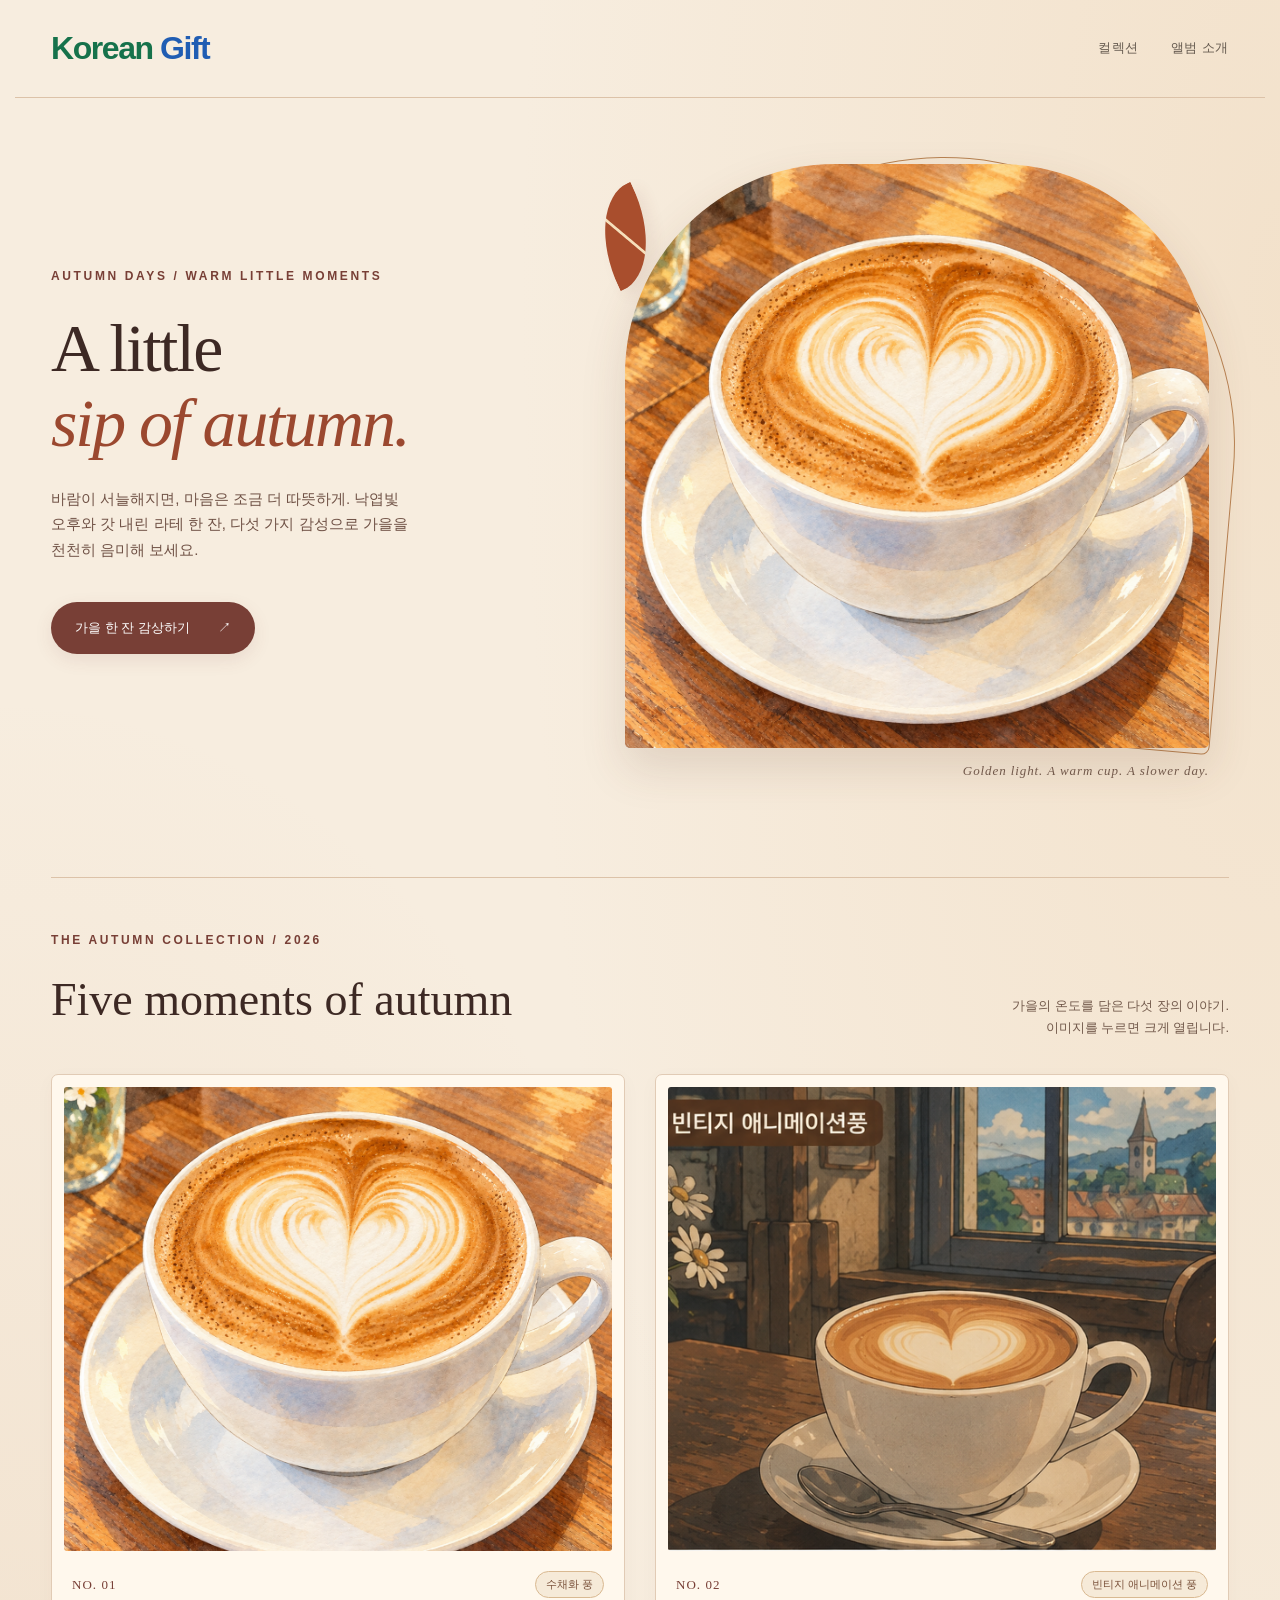
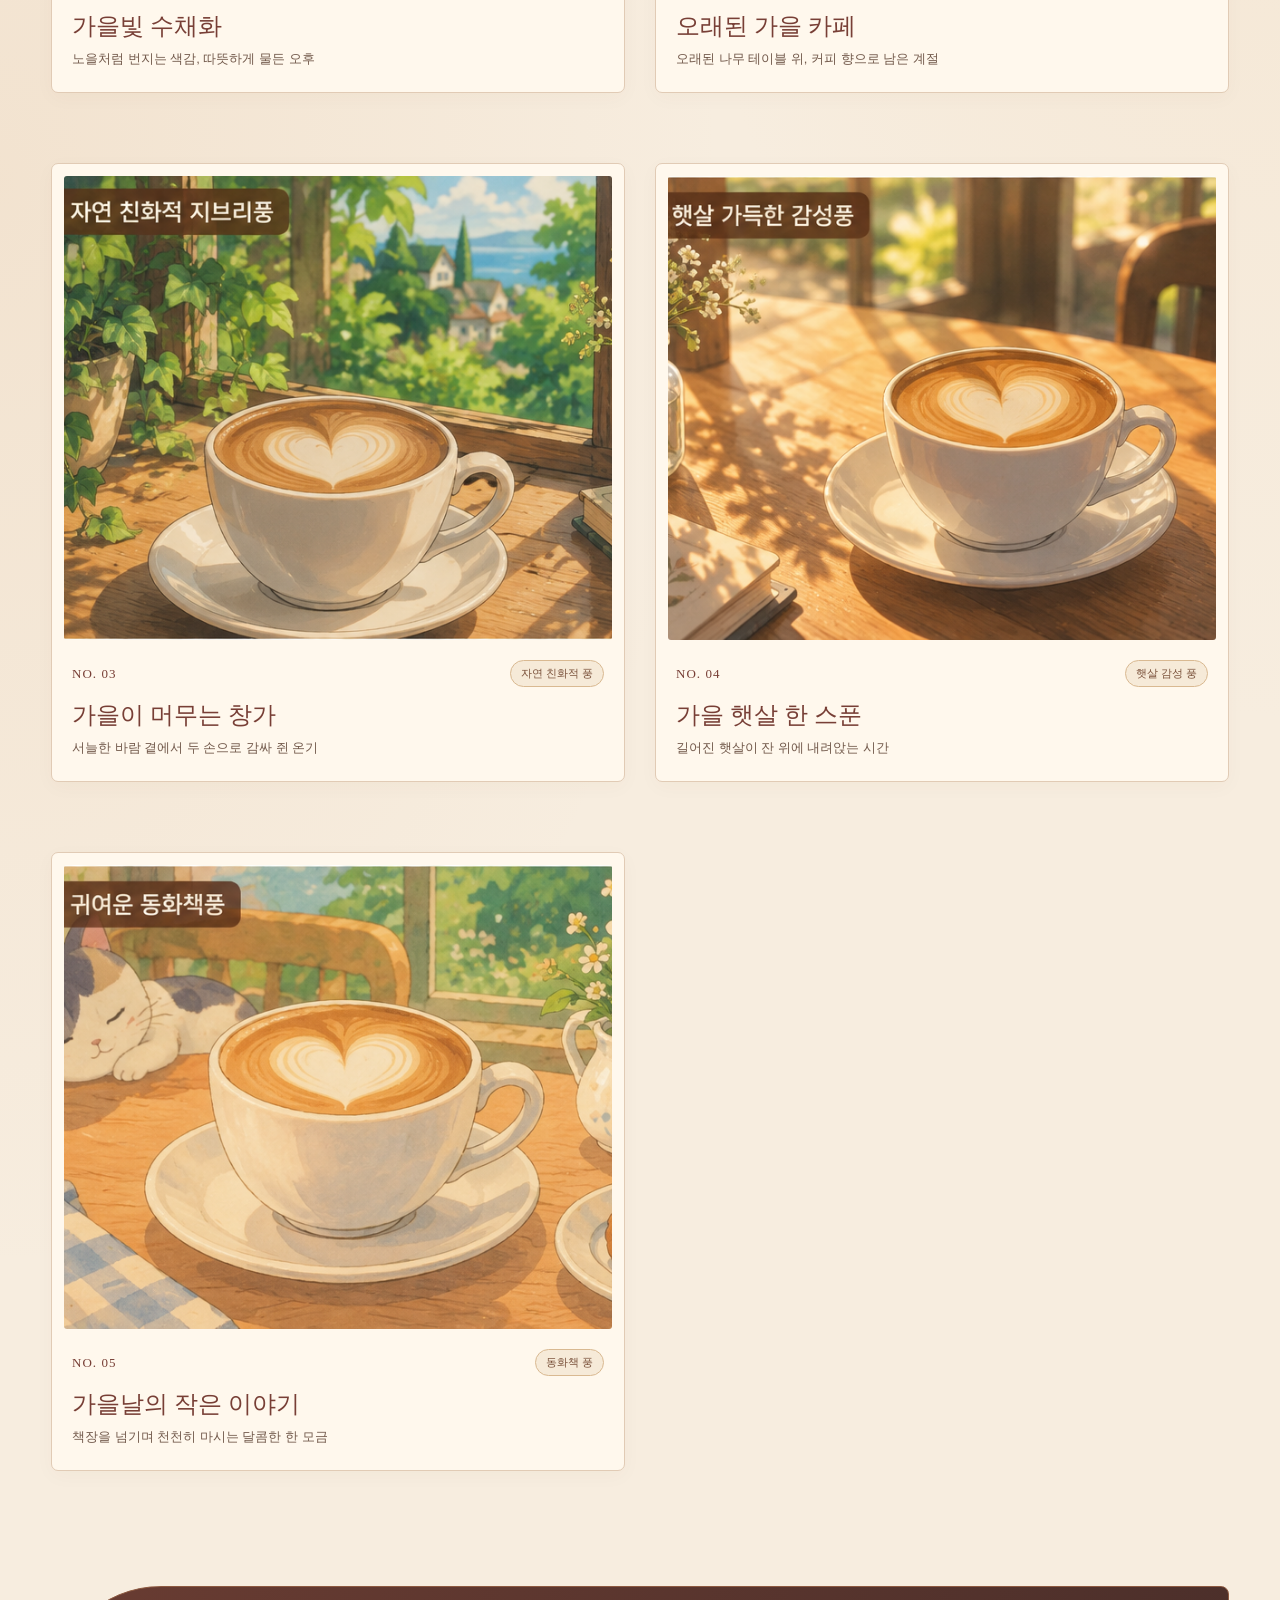
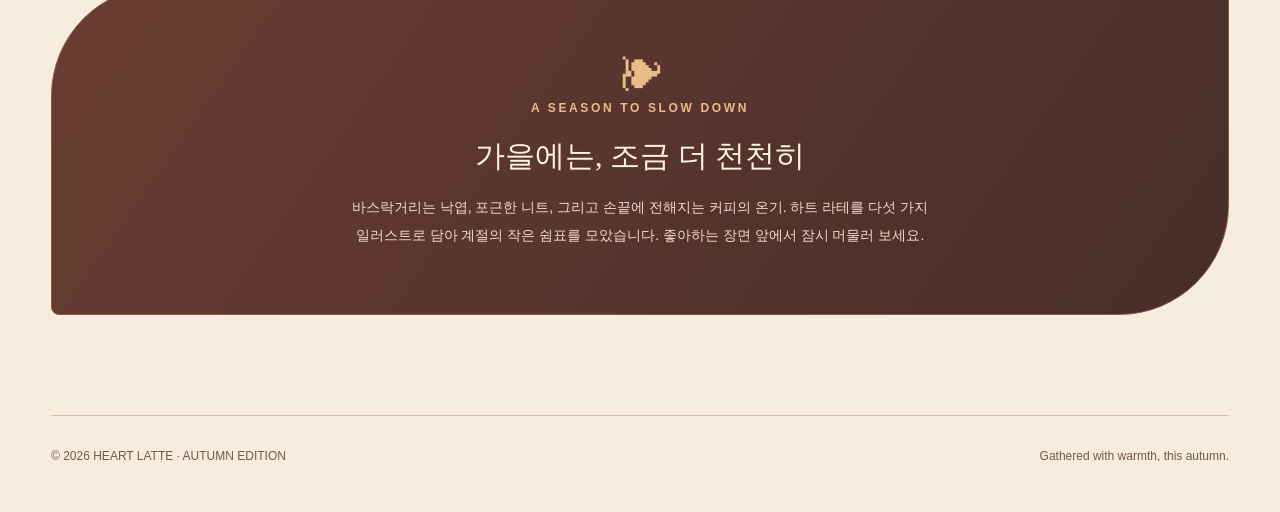
==== commit 3b39aff3: "Add modern green and blue Korean Gift wordmark to homepage" ====
--- a/index.html
+++ b/index.html
@@ -41,10 +41,14 @@
 footer{color:var(--muted)}.modal::backdrop{background:#281811ed}
 @media(max-width:720px){.hero h1{font-size:clamp(42px,9vw,62px)}.hero-image-wrap::after{width:37px;height:66px;left:0}.about{border-radius:60px 6px 60px 6px}.brand{font-size:16px;letter-spacing:.09em}.topbar{gap:12px}.nav{gap:12px}.hero-image-wrap::before{right:3%}.gallery{gap:30px}}
 
+/* Korean Gift wordmark */
+.brand{display:inline-flex;align-items:baseline;gap:.23em;flex-shrink:0;font-family:'Segoe UI','Helvetica Neue',Arial,sans-serif;font-size:clamp(24px,2.5vw,32px);font-weight:650;line-height:1.15;letter-spacing:-.045em;white-space:nowrap}
+.brand-korean{color:#16724b}.brand-gift{color:#205db3}
+@media(max-width:720px){.brand{font-size:26px;letter-spacing:-.045em}.topbar{flex-wrap:wrap;row-gap:16px}}
 </style>
 </head>
 <body>
-<header class="topbar"><a class="brand" href="#top" aria-label="홈으로">HEART LATTE<span class="brand-dot">.</span></a><nav class="nav" aria-label="주 메뉴"><a href="#gallery">컬렉션</a><a href="#about">앨범 소개</a></nav></header>
+<header class="topbar"><a class="brand" href="#top" aria-label="Korean Gift 홈으로"><span class="brand-korean">Korean</span> <span class="brand-gift">Gift</span></a><nav class="nav" aria-label="주 메뉴"><a href="#gallery">컬렉션</a><a href="#about">앨범 소개</a></nav></header>
 <main id="top"><section class="hero" aria-labelledby="hero-title"><div class="hero-info"><div class="eyebrow">AUTUMN DAYS / WARM LITTLE MOMENTS</div><h1 id="hero-title">A little<br><em>sip of autumn.</em></h1><p class="hero-copy">바람이 서늘해지면, 마음은 조금 더 따뜻하게. 낙엽빛 오후와 갓 내린 라테 한 잔, 다섯 가지 감성으로 가을을 천천히 음미해 보세요.</p><a class="hero-btn" href="#gallery">가을 한 잔 감상하기 <span aria-hidden="true">↗</span></a></div><div class="hero-image-wrap"><img class="hero-image" src="images/latte-watercolor.png" alt="따뜻한 수채화 스타일의 하트 라테"><div class="hero-caption">Golden light. A warm cup. A slower day.</div></div></section>
 <section class="collection" id="gallery"><div class="section-top"><div><div class="eyebrow">THE AUTUMN COLLECTION / 2026</div><h2 class="section-title">Five moments of autumn</h2></div><div class="section-note">가을의 온도를 담은 다섯 장의 이야기.<br>이미지를 누르면 크게 열립니다.</div></div><div class="gallery"><article class="artwork" data-style="수채화 풍">
       <button class="image-button" type="button" data-image="images/latte-watercolor.png" data-title="가을빛 수채화" aria-label="가을빛 수채화 크게 보기">
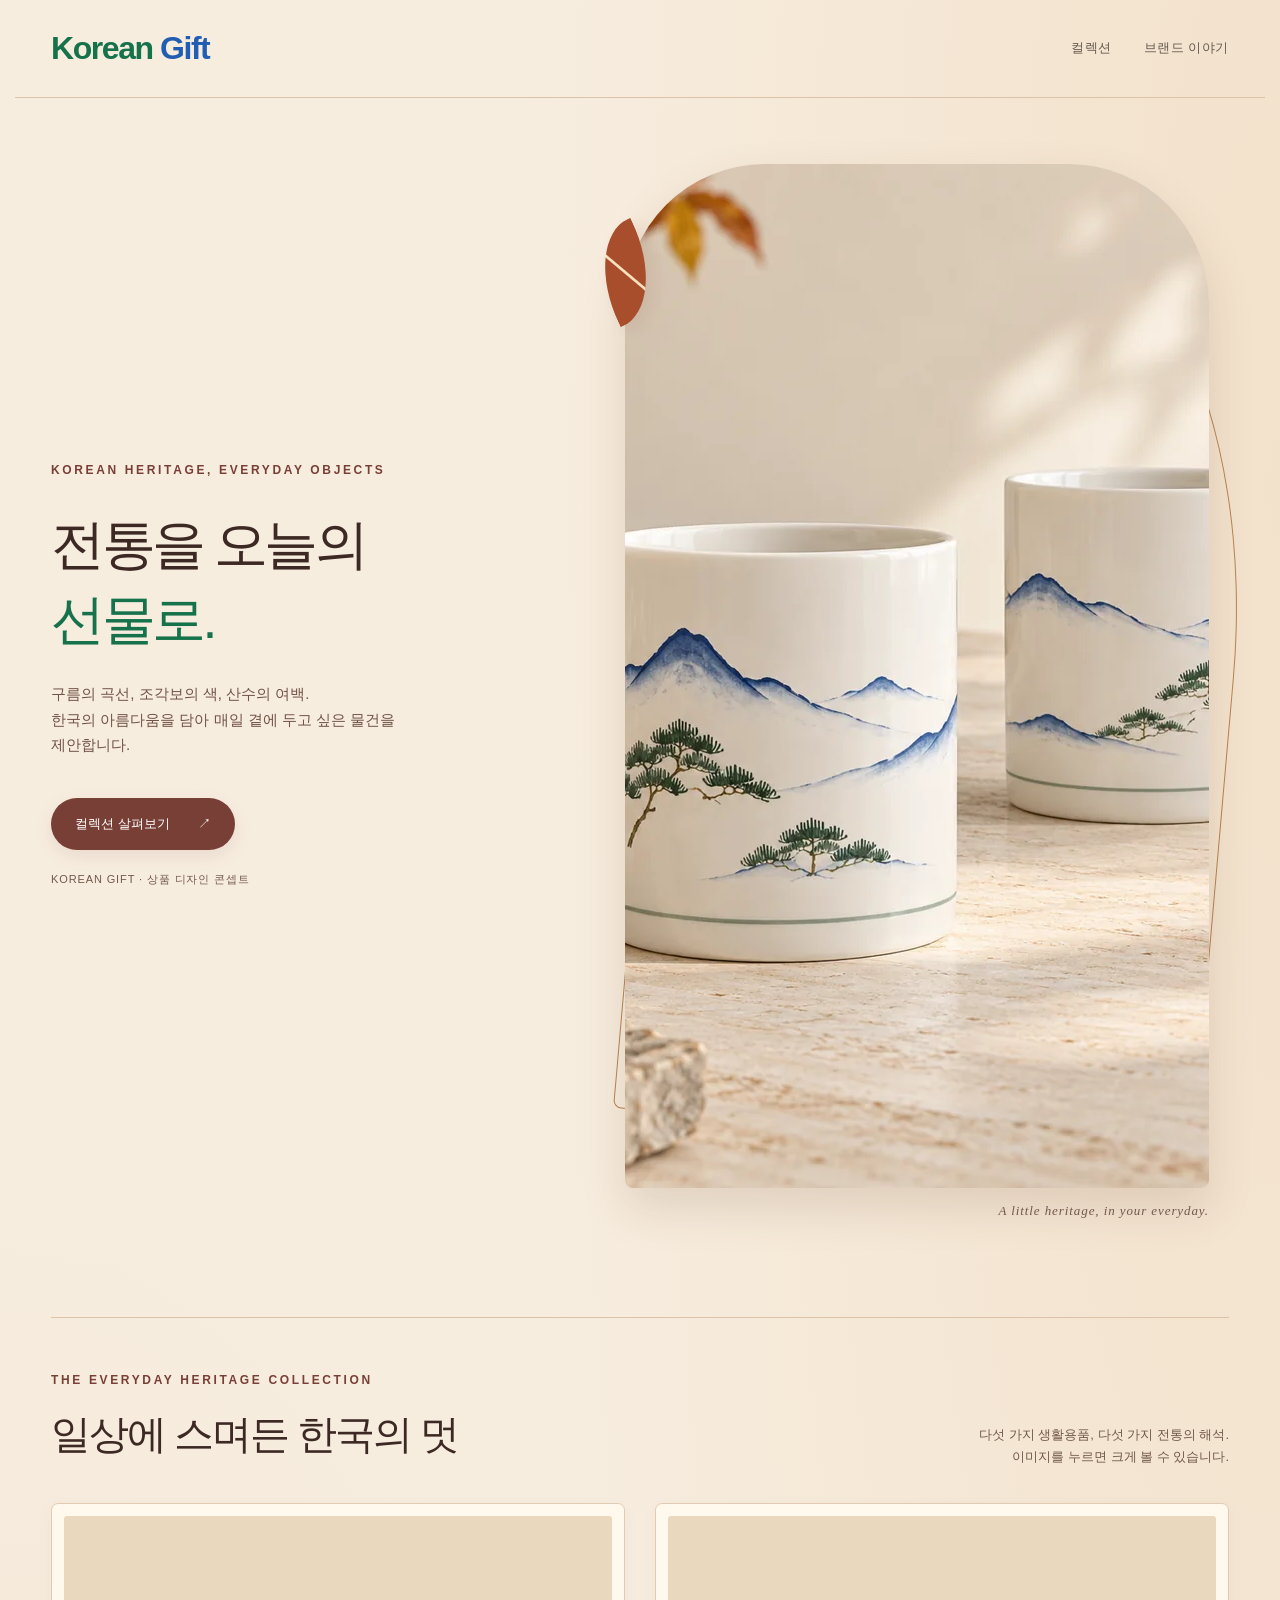
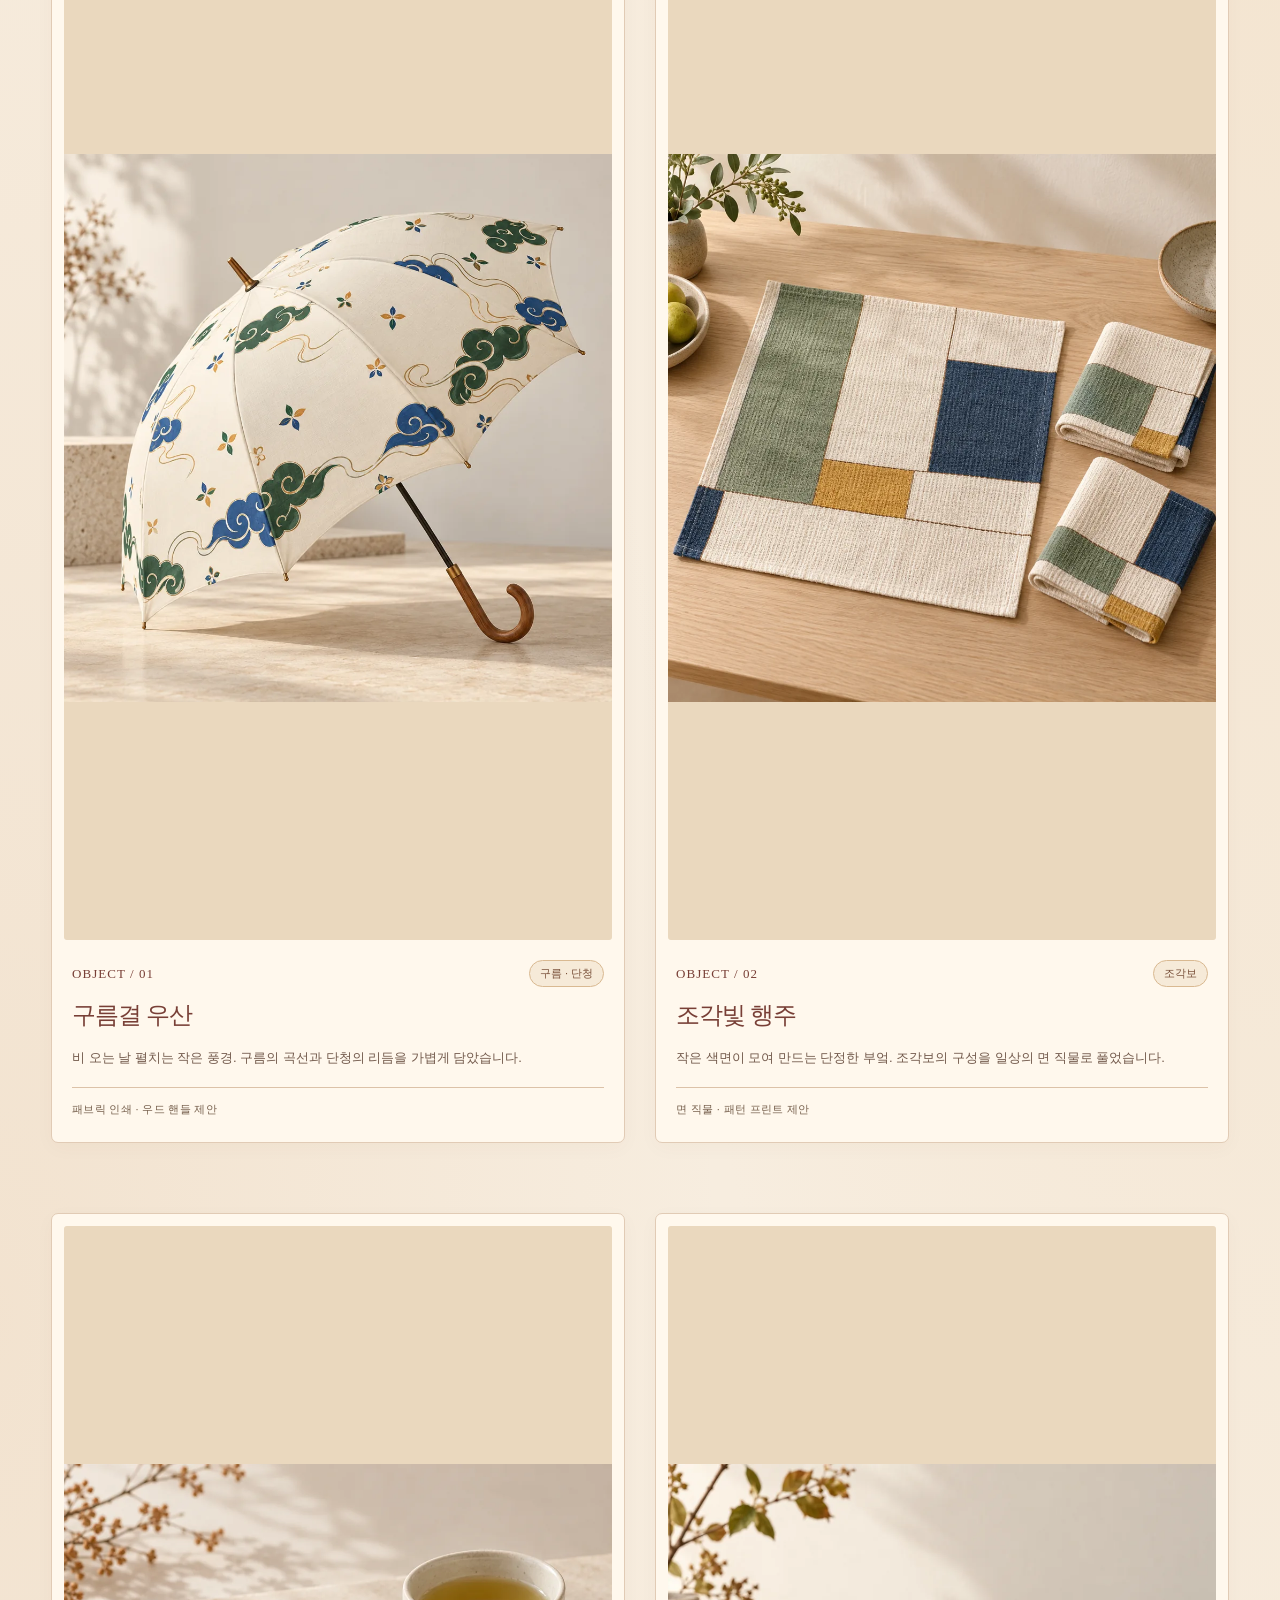
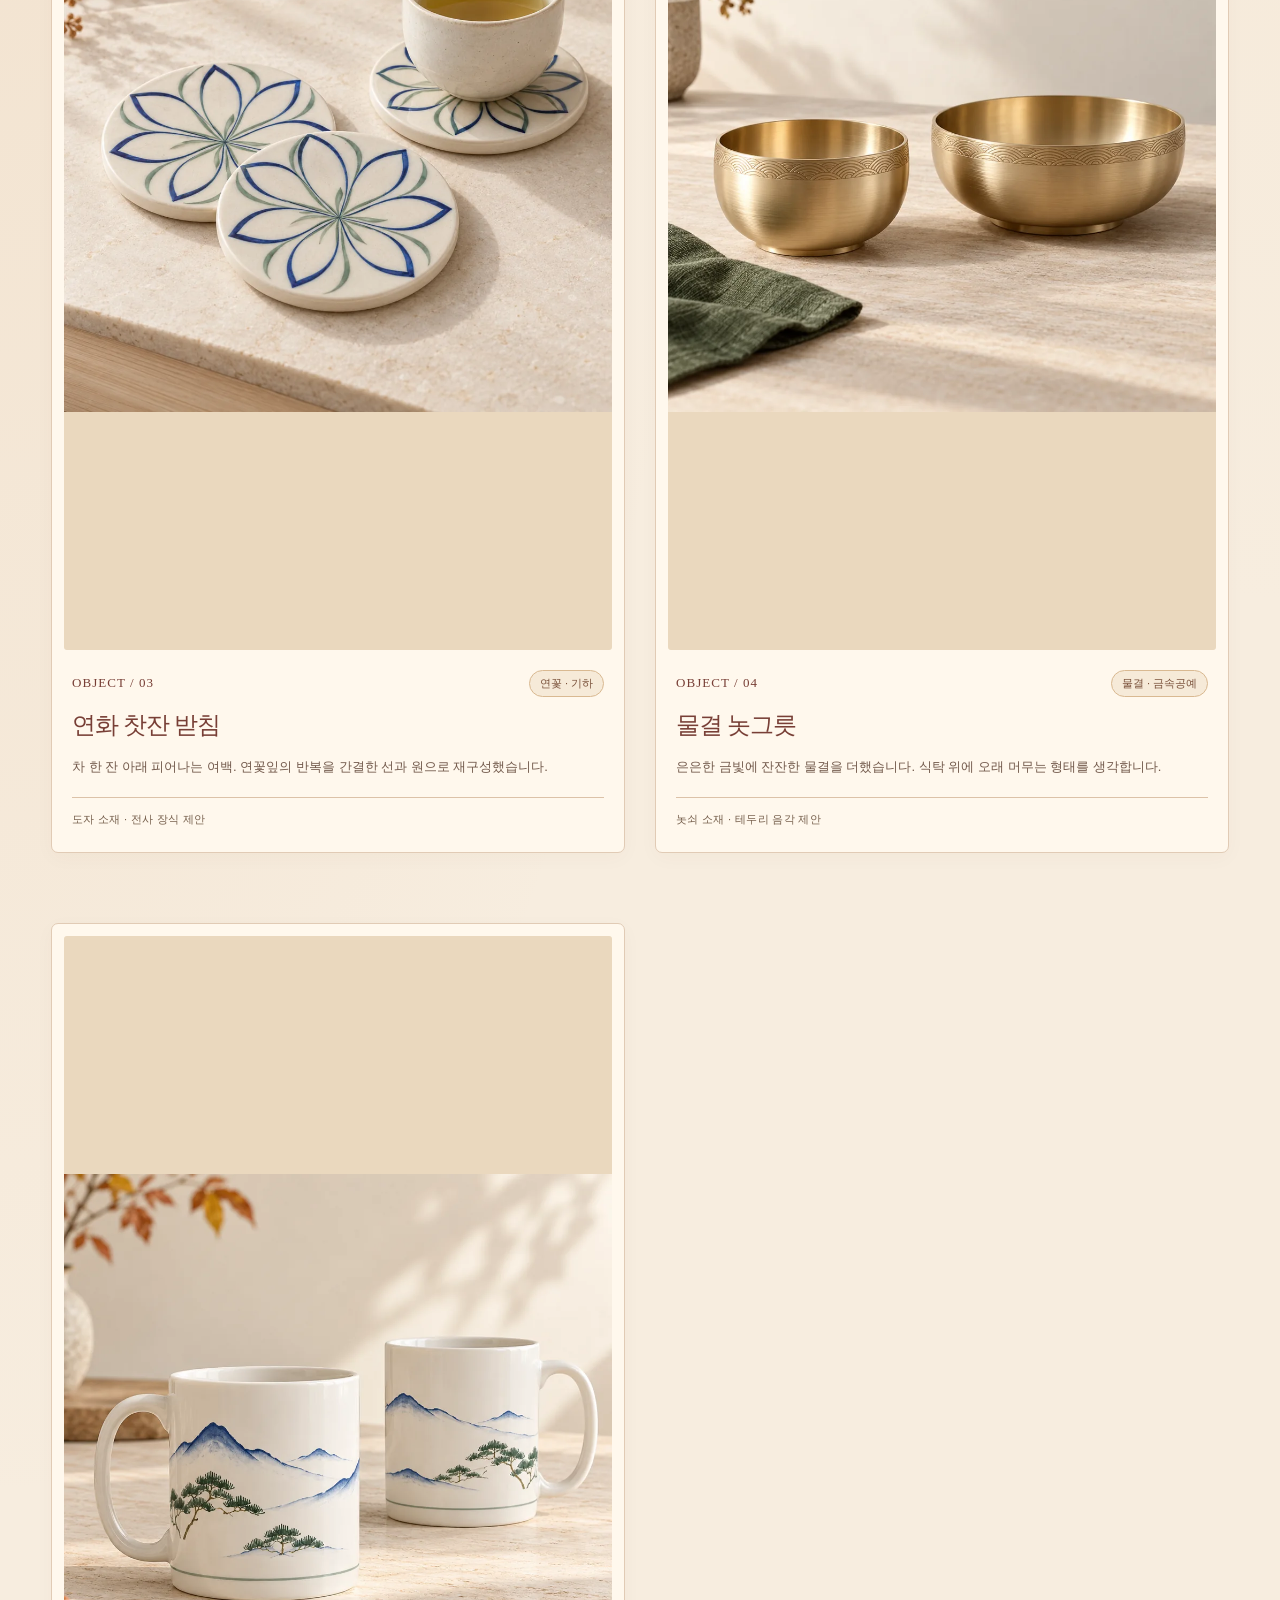
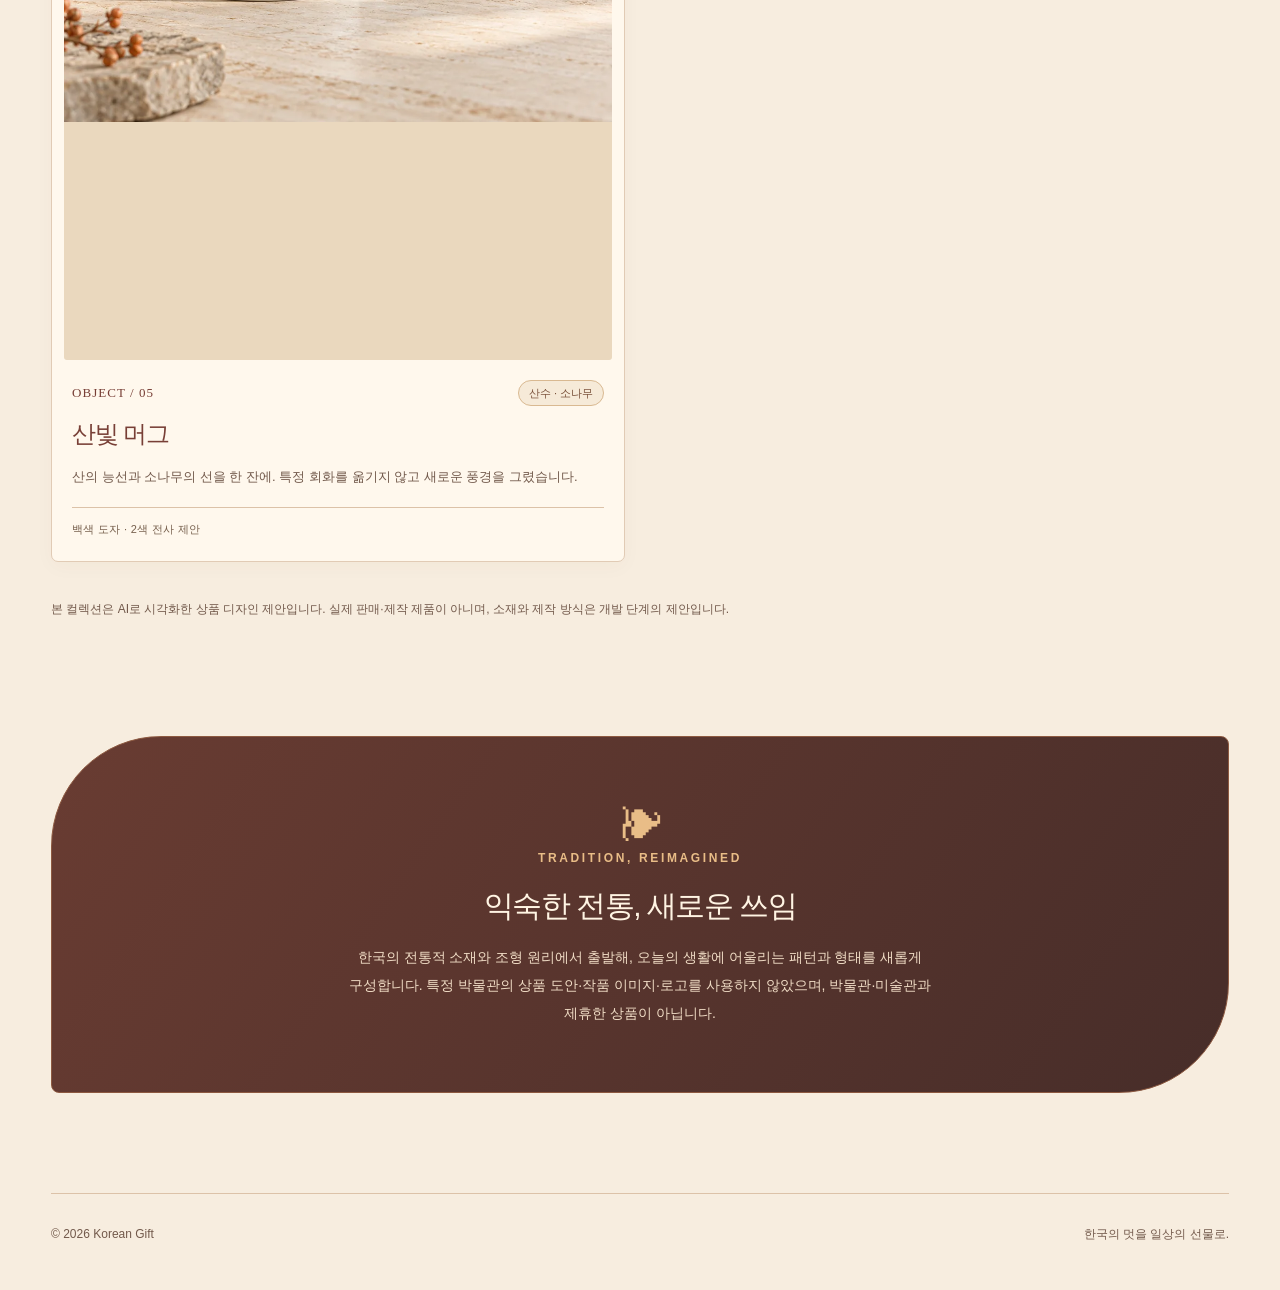
==== commit 2d7df3b9: "Replace latte album with five original Korean cultural goods concepts" ====
--- a/index.html
+++ b/index.html
@@ -2,8 +2,8 @@
 <html lang="ko">
 <head>
 <meta charset="utf-8"><meta name="viewport" content="width=device-width, initial-scale=1">
-<meta name="theme-color" content="#f7eddf"><meta name="description" content="따뜻한 하트 라테와 다섯 가지 감성을 담은 가을 앨범">
-<title>Heart Latte | 가을을 담은 카페 앨범</title>
+<meta name="theme-color" content="#f7eddf"><meta name="description" content="전통 문양을 현대적으로 재구성한 Korean Gift의 우산, 행주, 찻잔 받침, 놋그릇, 머그 디자인 컬렉션">
+<title>Korean Gift | 전통을 오늘의 선물로</title>
 <style>
 :root{--paper:#f7eddf;--cream:#fff8ed;--ink:#3d2924;--muted:#72594b;--line:#dcc2a8;--brown:#783f36;--accent:#b4522f}
 *{box-sizing:border-box}html{scroll-behavior:smooth}body{margin:0;background:var(--paper);color:var(--ink);font-family:'Apple SD Gothic Neo','Malgun Gothic','Noto Sans KR',sans-serif;line-height:1.7;-webkit-font-smoothing:antialiased}
@@ -45,58 +45,31 @@
 .brand{display:inline-flex;align-items:baseline;gap:.23em;flex-shrink:0;font-family:'Segoe UI','Helvetica Neue',Arial,sans-serif;font-size:clamp(24px,2.5vw,32px);font-weight:650;line-height:1.15;letter-spacing:-.045em;white-space:nowrap}
 .brand-korean{color:#16724b}.brand-gift{color:#205db3}
 @media(max-width:720px){.brand{font-size:26px;letter-spacing:-.045em}.topbar{flex-wrap:wrap;row-gap:16px}}
+/* Korean cultural goods collection */
+.hero h1{font-family:'Malgun Gothic','Apple SD Gothic Neo',sans-serif;font-size:clamp(38px,4.2vw,60px);font-weight:500;line-height:1.4;letter-spacing:-.065em}
+.hero h1 em{font-style:normal;color:#16724b}.hero-image{border-radius:140px 140px 8px 8px;object-fit:cover}
+.concept-label{font-size:11px;letter-spacing:.08em;color:var(--muted);margin-top:20px}
+.section-title,.artwork h3,.about h2{font-family:'Malgun Gothic','Apple SD Gothic Neo',sans-serif;letter-spacing:-.05em}
+.section-title{font-size:clamp(26px,3.4vw,40px)}.artwork h3{font-size:24px;font-weight:500}
+.image-button img{aspect-ratio:1;object-fit:contain}.artwork p{margin-top:10px;line-height:1.8;word-break:keep-all}
+.artwork .product-detail{margin-top:18px;font-size:11px;letter-spacing:.03em;color:#755e4b;border-top:1px solid var(--line);padding-top:12px}
+.collection-disclosure{font-size:12px;line-height:1.9;color:var(--muted);margin:36px 0 0;max-width:750px}
+@media(max-width:720px){.hero h1{font-size:clamp(36px,8vw,52px)}.hero-image{border-radius:100px 100px 6px 6px}.artwork h3{font-size:23px}}
 </style>
 </head>
 <body>
-<header class="topbar"><a class="brand" href="#top" aria-label="Korean Gift 홈으로"><span class="brand-korean">Korean</span> <span class="brand-gift">Gift</span></a><nav class="nav" aria-label="주 메뉴"><a href="#gallery">컬렉션</a><a href="#about">앨범 소개</a></nav></header>
-<main id="top"><section class="hero" aria-labelledby="hero-title"><div class="hero-info"><div class="eyebrow">AUTUMN DAYS / WARM LITTLE MOMENTS</div><h1 id="hero-title">A little<br><em>sip of autumn.</em></h1><p class="hero-copy">바람이 서늘해지면, 마음은 조금 더 따뜻하게. 낙엽빛 오후와 갓 내린 라테 한 잔, 다섯 가지 감성으로 가을을 천천히 음미해 보세요.</p><a class="hero-btn" href="#gallery">가을 한 잔 감상하기 <span aria-hidden="true">↗</span></a></div><div class="hero-image-wrap"><img class="hero-image" src="images/latte-watercolor.png" alt="따뜻한 수채화 스타일의 하트 라테"><div class="hero-caption">Golden light. A warm cup. A slower day.</div></div></section>
-<section class="collection" id="gallery"><div class="section-top"><div><div class="eyebrow">THE AUTUMN COLLECTION / 2026</div><h2 class="section-title">Five moments of autumn</h2></div><div class="section-note">가을의 온도를 담은 다섯 장의 이야기.<br>이미지를 누르면 크게 열립니다.</div></div><div class="gallery"><article class="artwork" data-style="수채화 풍">
-      <button class="image-button" type="button" data-image="images/latte-watercolor.png" data-title="가을빛 수채화" aria-label="가을빛 수채화 크게 보기">
-        <img src="images/latte-watercolor.png" alt="하트 모양 라테 아트가 있는 흰색 커피잔, 수채화 풍 일러스트" loading="lazy" />
-        <span class="zoom-hint" aria-hidden="true">↗ 크게 보기</span>
-      </button>
-      <div class="artwork-meta"><span class="artwork-number">NO. 01</span><span class="artwork-tag">수채화 풍</span></div>
-      <h3>가을빛 수채화</h3>
-      <p>노을처럼 번지는 색감, 따뜻하게 물든 오후</p>
-    </article>
-<article class="artwork" data-style="빈티지 애니메이션 풍">
-      <button class="image-button" type="button" data-image="images/latte-vintage.png" data-title="오래된 가을 카페" aria-label="오래된 가을 카페 크게 보기">
-        <img src="images/latte-vintage.png" alt="하트 모양 라테 아트가 있는 흰색 커피잔, 빈티지 애니메이션 풍 일러스트" loading="lazy" />
-        <span class="zoom-hint" aria-hidden="true">↗ 크게 보기</span>
-      </button>
-      <div class="artwork-meta"><span class="artwork-number">NO. 02</span><span class="artwork-tag">빈티지 애니메이션 풍</span></div>
-      <h3>오래된 가을 카페</h3>
-      <p>오래된 나무 테이블 위, 커피 향으로 남은 계절</p>
-    </article>
-<article class="artwork" data-style="자연 친화적 풍">
-      <button class="image-button" type="button" data-image="images/latte-nature.png" data-title="가을이 머무는 창가" aria-label="가을이 머무는 창가 크게 보기">
-        <img src="images/latte-nature.png" alt="하트 모양 라테 아트가 있는 흰색 커피잔, 자연 친화적 풍 일러스트" loading="lazy" />
-        <span class="zoom-hint" aria-hidden="true">↗ 크게 보기</span>
-      </button>
-      <div class="artwork-meta"><span class="artwork-number">NO. 03</span><span class="artwork-tag">자연 친화적 풍</span></div>
-      <h3>가을이 머무는 창가</h3>
-      <p>서늘한 바람 곁에서 두 손으로 감싸 쥔 온기</p>
-    </article>
-<article class="artwork" data-style="햇살 감성 풍">
-      <button class="image-button" type="button" data-image="images/latte-sunshine.png" data-title="가을 햇살 한 스푼" aria-label="가을 햇살 한 스푼 크게 보기">
-        <img src="images/latte-sunshine.png" alt="하트 모양 라테 아트가 있는 흰색 커피잔, 햇살 감성 풍 일러스트" loading="lazy" />
-        <span class="zoom-hint" aria-hidden="true">↗ 크게 보기</span>
-      </button>
-      <div class="artwork-meta"><span class="artwork-number">NO. 04</span><span class="artwork-tag">햇살 감성 풍</span></div>
-      <h3>가을 햇살 한 스푼</h3>
-      <p>길어진 햇살이 잔 위에 내려앉는 시간</p>
-    </article>
-<article class="artwork" data-style="동화책 풍">
-      <button class="image-button" type="button" data-image="images/latte-storybook.png" data-title="가을날의 작은 이야기" aria-label="가을날의 작은 이야기 크게 보기">
-        <img src="images/latte-storybook.png" alt="하트 모양 라테 아트가 있는 흰색 커피잔, 동화책 풍 일러스트" loading="lazy" />
-        <span class="zoom-hint" aria-hidden="true">↗ 크게 보기</span>
-      </button>
-      <div class="artwork-meta"><span class="artwork-number">NO. 05</span><span class="artwork-tag">동화책 풍</span></div>
-      <h3>가을날의 작은 이야기</h3>
-      <p>책장을 넘기며 천천히 마시는 달콤한 한 모금</p>
-    </article></div></section>
-<section class="about" id="about"><div class="about-mark" aria-hidden="true">❧</div><div class="eyebrow">A SEASON TO SLOW DOWN</div><h2>가을에는, 조금 더 천천히</h2><p>바스락거리는 낙엽, 포근한 니트, 그리고 손끝에 전해지는 커피의 온기. 하트 라테를 다섯 가지 일러스트로 담아 계절의 작은 쉼표를 모았습니다. 좋아하는 장면 앞에서 잠시 머물러 보세요.</p></section>
-<footer><span>© 2026 HEART LATTE · AUTUMN EDITION</span><span>Gathered with warmth, this autumn.</span></footer></main>
+<header class="topbar"><a class="brand" href="#top" aria-label="Korean Gift 홈으로"><span class="brand-korean">Korean</span> <span class="brand-gift">Gift</span></a><nav class="nav" aria-label="주 메뉴"><a href="#gallery">컬렉션</a><a href="#about">브랜드 이야기</a></nav></header>
+<main id="top">
+<section class="hero" aria-labelledby="hero-title"><div class="hero-info"><div class="eyebrow">KOREAN HERITAGE, EVERYDAY OBJECTS</div><h1 id="hero-title">전통을 오늘의<br><em>선물로.</em></h1><p class="hero-copy">구름의 곡선, 조각보의 색, 산수의 여백.<br>한국의 아름다움을 담아 매일 곁에 두고 싶은 물건을 제안합니다.</p><a class="hero-btn" href="#gallery">컬렉션 살펴보기 <span aria-hidden="true">↗</span></a><p class="concept-label">KOREAN GIFT · 상품 디자인 콘셉트</p></div><div class="hero-image-wrap"><img class="hero-image" src="images/korean-mug.webp" alt="푸른 산과 초록 소나무를 담은 산빛 머그 디자인 콘셉트" fetchpriority="high" width="1024" height="1024"><div class="hero-caption">A little heritage, in your everyday.</div></div></section>
+<section class="collection" id="gallery" aria-labelledby="collection-title"><div class="section-top"><div><div class="eyebrow">THE EVERYDAY HERITAGE COLLECTION</div><h2 class="section-title" id="collection-title">일상에 스며든 한국의 멋</h2></div><div class="section-note">다섯 가지 생활용품, 다섯 가지 전통의 해석.<br>이미지를 누르면 크게 볼 수 있습니다.</div></div>
+<div class="gallery"><article class="artwork"><button class="image-button" type="button" data-image="images/korean-umbrella.webp" data-title="구름결 우산 · 상품 디자인 콘셉트" aria-label="구름결 우산 크게 보기"><img src="images/korean-umbrella.webp" alt="청록과 파랑의 구름·꽃 기하 문양을 새롭게 구성한 우산 콘셉트" loading="lazy" width="1024" height="1024"><span class="zoom-hint" aria-hidden="true">↗ 크게 보기</span></button><div class="artwork-meta"><span class="artwork-number">OBJECT / 01</span><span class="artwork-tag">구름 · 단청</span></div><h3>구름결 우산</h3><p>비 오는 날 펼치는 작은 풍경. 구름의 곡선과 단청의 리듬을 가볍게 담았습니다.</p><p class="product-detail">패브릭 인쇄 · 우드 핸들 제안</p></article>
+<article class="artwork"><button class="image-button" type="button" data-image="images/korean-cloth.webp" data-title="조각빛 행주 · 상품 디자인 콘셉트" aria-label="조각빛 행주 크게 보기"><img src="images/korean-cloth.webp" alt="청록과 남색 조각보 구성의 면 행주 디자인 콘셉트" loading="lazy" width="1024" height="1024"><span class="zoom-hint" aria-hidden="true">↗ 크게 보기</span></button><div class="artwork-meta"><span class="artwork-number">OBJECT / 02</span><span class="artwork-tag">조각보</span></div><h3>조각빛 행주</h3><p>작은 색면이 모여 만드는 단정한 부엌. 조각보의 구성을 일상의 면 직물로 풀었습니다.</p><p class="product-detail">면 직물 · 패턴 프린트 제안</p></article>
+<article class="artwork"><button class="image-button" type="button" data-image="images/korean-coaster.webp" data-title="연화 찻잔 받침 · 상품 디자인 콘셉트" aria-label="연화 찻잔 받침 크게 보기"><img src="images/korean-coaster.webp" alt="푸른 연꽃 기하 문양의 도자 찻잔 받침 디자인 콘셉트" loading="lazy" width="1024" height="1024"><span class="zoom-hint" aria-hidden="true">↗ 크게 보기</span></button><div class="artwork-meta"><span class="artwork-number">OBJECT / 03</span><span class="artwork-tag">연꽃 · 기하</span></div><h3>연화 찻잔 받침</h3><p>차 한 잔 아래 피어나는 여백. 연꽃잎의 반복을 간결한 선과 원으로 재구성했습니다.</p><p class="product-detail">도자 소재 · 전사 장식 제안</p></article>
+<article class="artwork"><button class="image-button" type="button" data-image="images/korean-brass.webp" data-title="물결 놋그릇 · 상품 디자인 콘셉트" aria-label="물결 놋그릇 크게 보기"><img src="images/korean-brass.webp" alt="물결 테두리를 새긴 금빛 놋그릇 한 쌍의 디자인 콘셉트" loading="lazy" width="1024" height="1024"><span class="zoom-hint" aria-hidden="true">↗ 크게 보기</span></button><div class="artwork-meta"><span class="artwork-number">OBJECT / 04</span><span class="artwork-tag">물결 · 금속공예</span></div><h3>물결 놋그릇</h3><p>은은한 금빛에 잔잔한 물결을 더했습니다. 식탁 위에 오래 머무는 형태를 생각합니다.</p><p class="product-detail">놋쇠 소재 · 테두리 음각 제안</p></article>
+<article class="artwork"><button class="image-button" type="button" data-image="images/korean-mug.webp" data-title="산빛 머그 · 상품 디자인 콘셉트" aria-label="산빛 머그 크게 보기"><img src="images/korean-mug.webp" alt="푸른 산 능선과 초록 소나무를 새롭게 구성한 백색 머그 디자인 콘셉트" loading="lazy" width="1024" height="1024"><span class="zoom-hint" aria-hidden="true">↗ 크게 보기</span></button><div class="artwork-meta"><span class="artwork-number">OBJECT / 05</span><span class="artwork-tag">산수 · 소나무</span></div><h3>산빛 머그</h3><p>산의 능선과 소나무의 선을 한 잔에. 특정 회화를 옮기지 않고 새로운 풍경을 그렸습니다.</p><p class="product-detail">백색 도자 · 2색 전사 제안</p></article></div>
+<p class="collection-disclosure">본 컬렉션은 AI로 시각화한 상품 디자인 제안입니다. 실제 판매·제작 제품이 아니며, 소재와 제작 방식은 개발 단계의 제안입니다.</p></section>
+<section class="about" id="about"><div class="about-mark" aria-hidden="true">❧</div><div class="eyebrow">TRADITION, REIMAGINED</div><h2>익숙한 전통, 새로운 쓰임</h2><p>한국의 전통적 소재와 조형 원리에서 출발해, 오늘의 생활에 어울리는 패턴과 형태를 새롭게 구성합니다. 특정 박물관의 상품 도안·작품 이미지·로고를 사용하지 않았으며, 박물관·미술관과 제휴한 상품이 아닙니다.</p></section>
+<footer><span>© 2026 Korean Gift</span><span>한국의 멋을 일상의 선물로.</span></footer></main>
 <dialog class="modal" id="image-modal" aria-label="이미지 크게 보기"><button type="button" class="modal-close" aria-label="닫기">×</button><figure><img id="modal-image" alt=""><figcaption id="modal-caption"></figcaption></figure></dialog>
 <script>
 (function(){
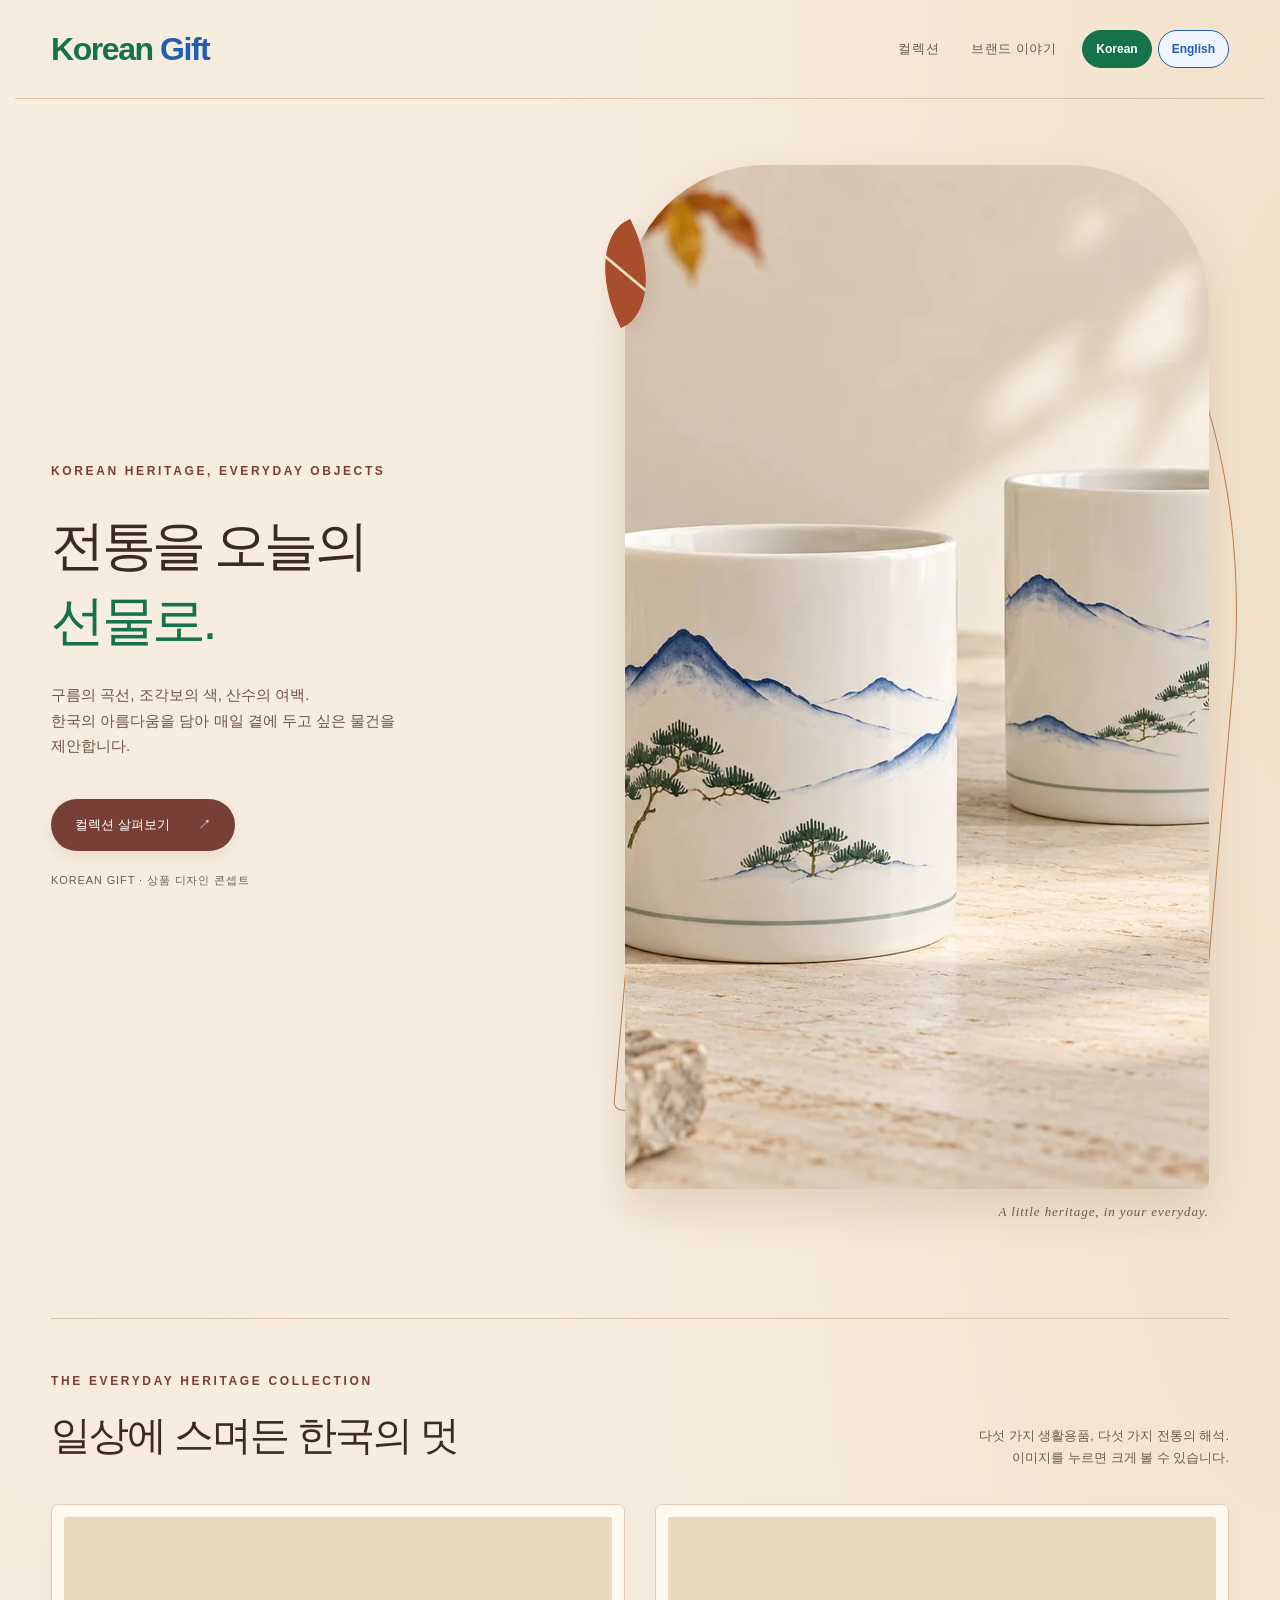
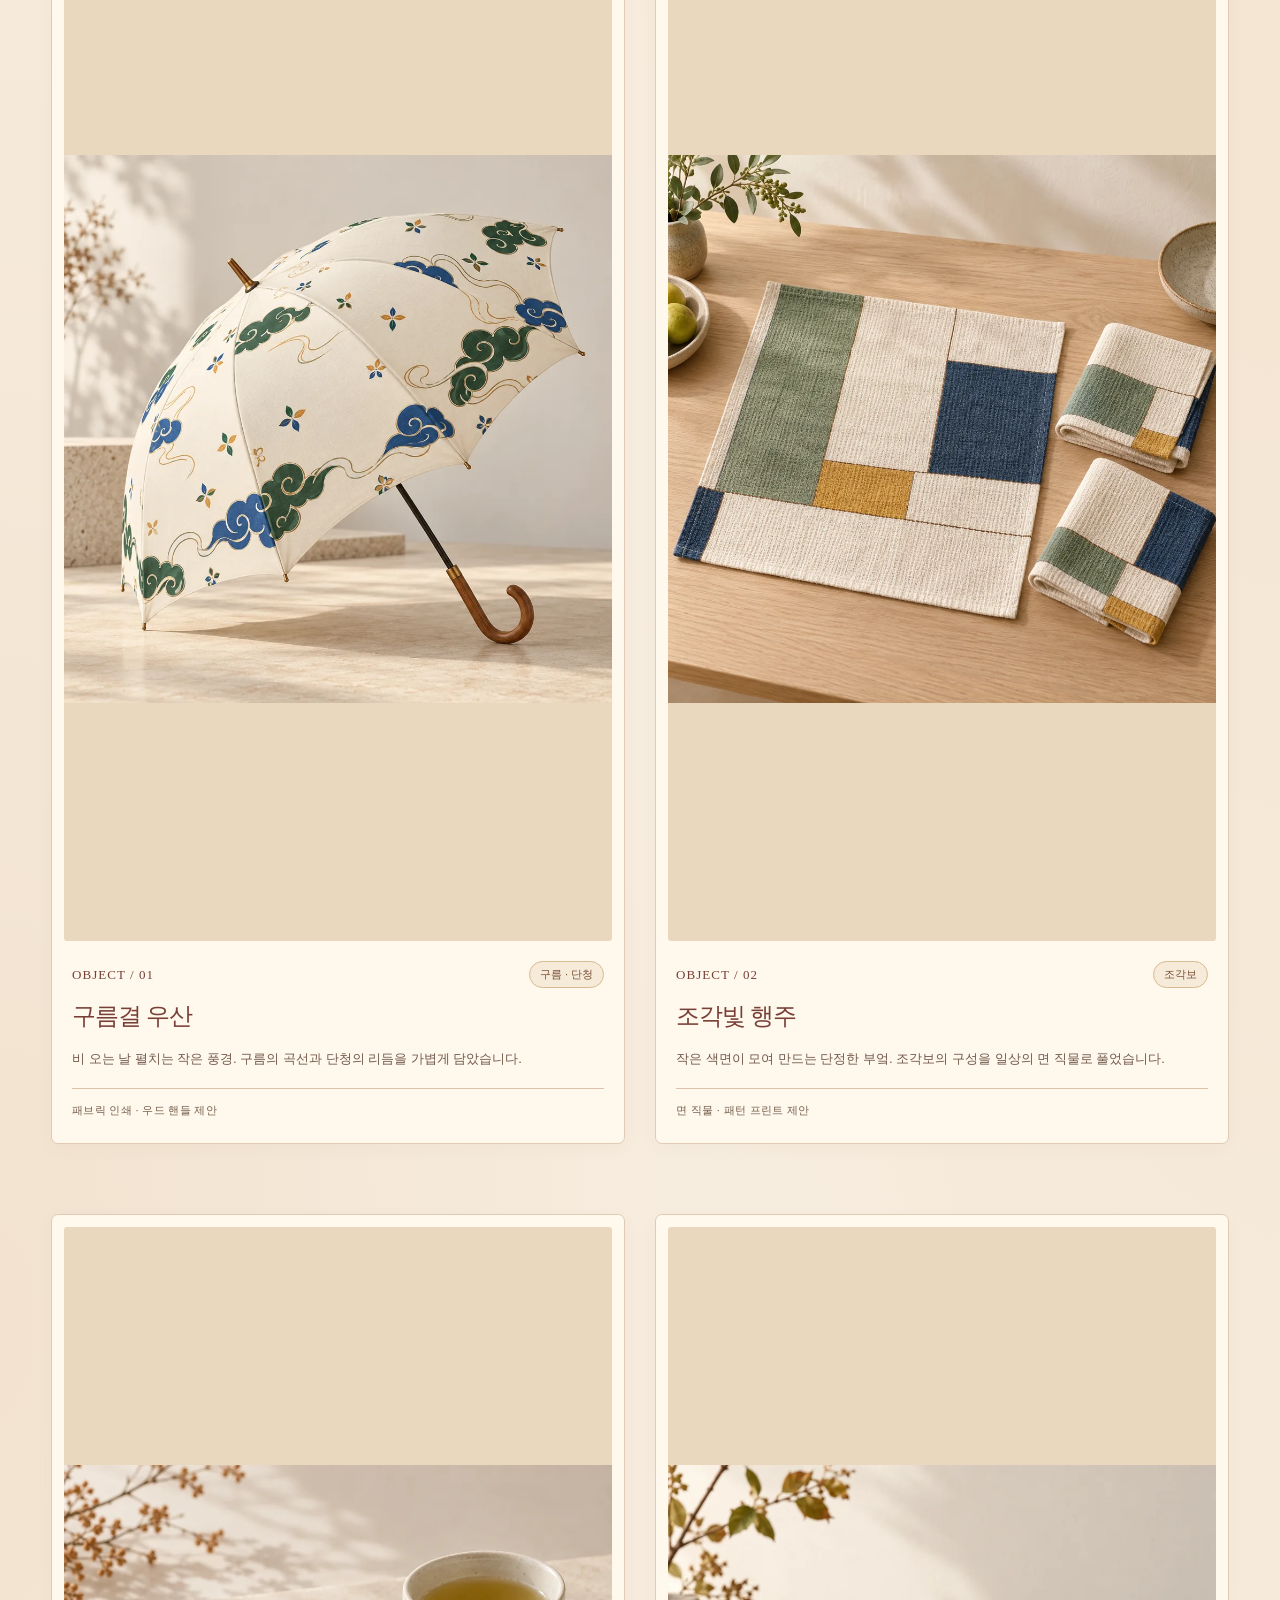
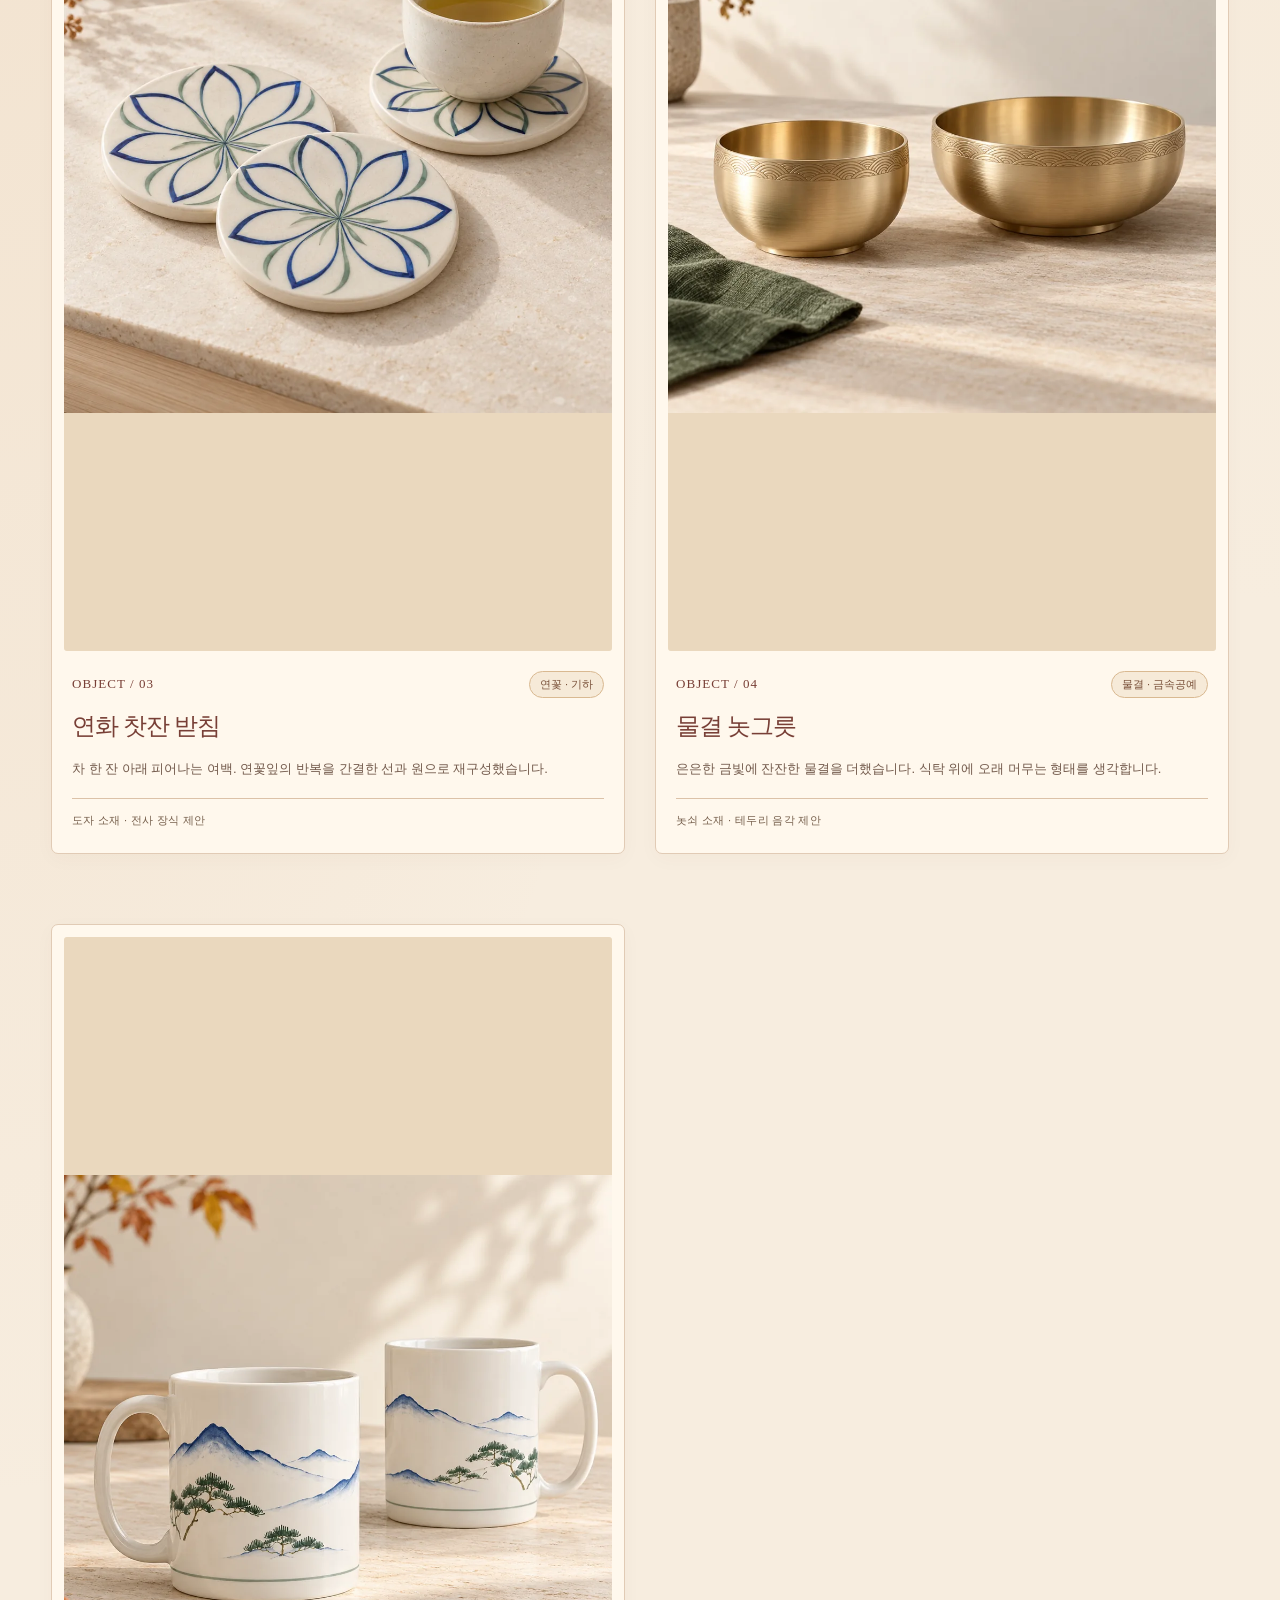
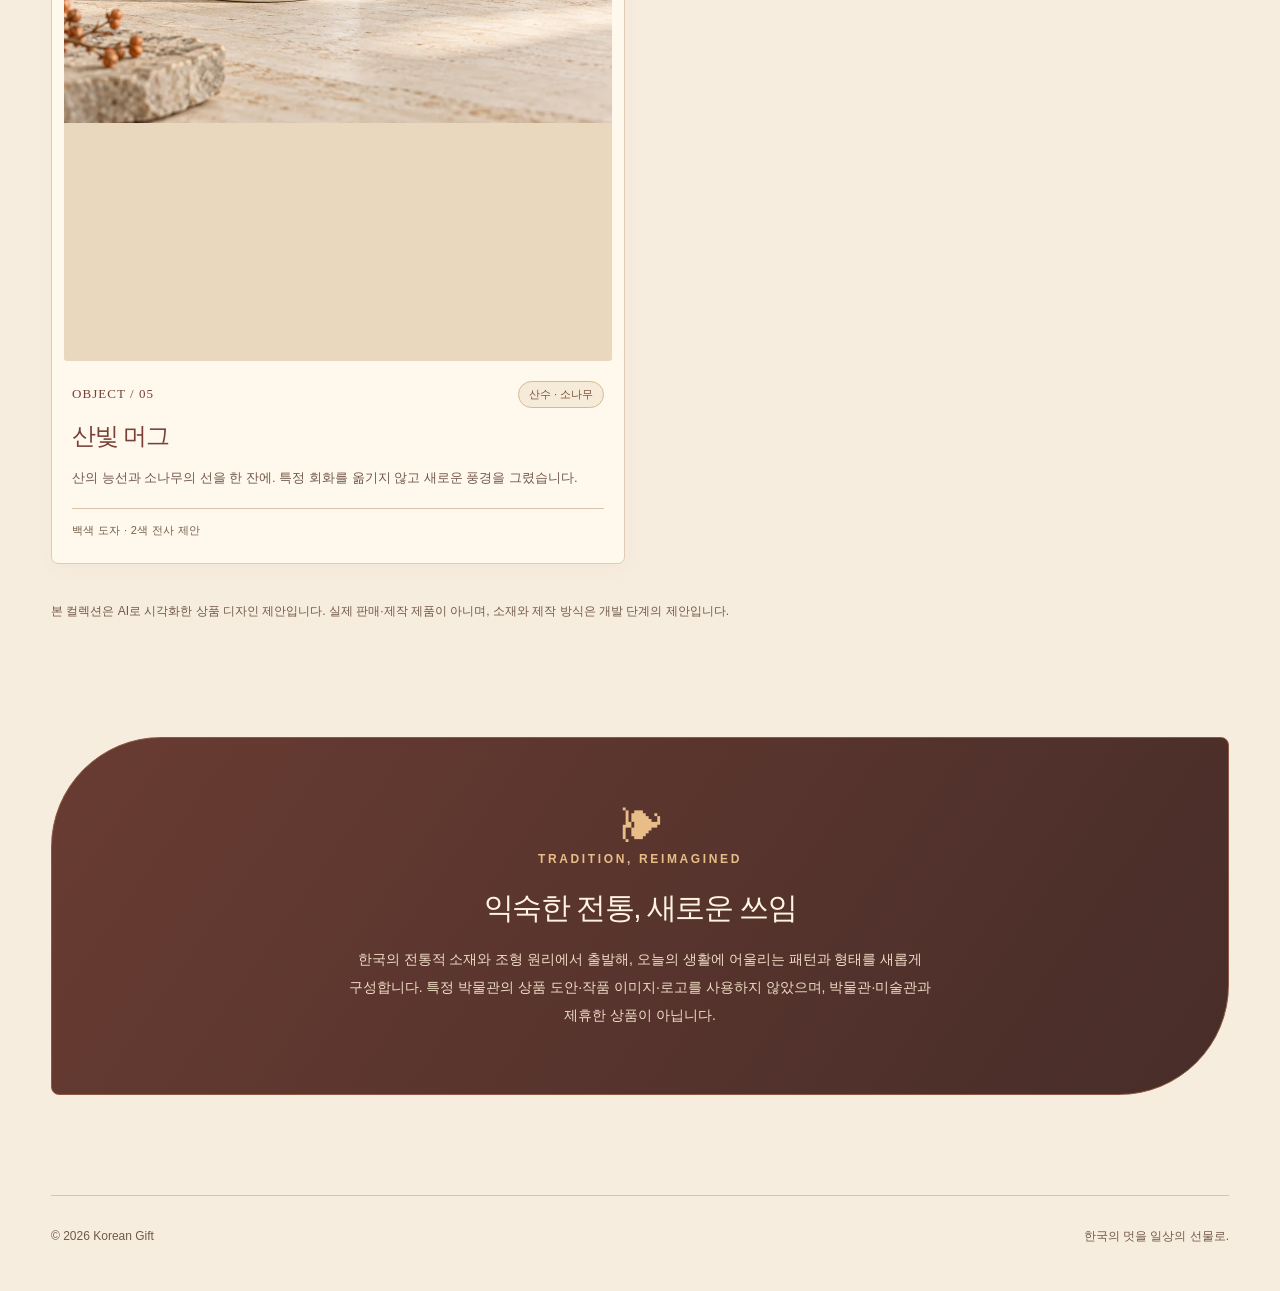
==== commit b1edfb77: "Add English site and green-blue Korean English language navigation" ====
--- a/index.html
+++ b/index.html
@@ -55,10 +55,14 @@
 .artwork .product-detail{margin-top:18px;font-size:11px;letter-spacing:.03em;color:#755e4b;border-top:1px solid var(--line);padding-top:12px}
 .collection-disclosure{font-size:12px;line-height:1.9;color:var(--muted);margin:36px 0 0;max-width:750px}
 @media(max-width:720px){.hero h1{font-size:clamp(36px,8vw,52px)}.hero-image{border-radius:100px 100px 6px 6px}.artwork h3{font-size:23px}}
+
+.header-actions{display:flex;align-items:center;justify-content:flex-end;gap:26px;margin-left:auto}.language-switch{display:flex;gap:6px;flex-shrink:0}.language-switch a{display:inline-flex;align-items:center;justify-content:center;min-height:38px;padding:7px 13px;border:1px solid currentColor;border-radius:20px;font-family:'Segoe UI',Arial,sans-serif;font-size:12px;font-weight:600;line-height:1.2}.lang-ko{color:#16724b;background:#f0f8f2}.lang-en{color:#205db3;background:#eff5ff}.lang-ko:hover,.lang-ko[aria-current="page"]{background:#16724b;color:#fff;border-color:#16724b}.lang-en:hover,.lang-en[aria-current="page"]{background:#205db3;color:#fff;border-color:#205db3}html[lang="en"] .hero h1{letter-spacing:-.045em;font-family:'Segoe UI','Helvetica Neue',Arial,sans-serif}
+@media(max-width:720px){.topbar{align-items:flex-start;gap:14px}.header-actions{flex-direction:column-reverse;align-items:flex-end;gap:12px}.language-switch a{padding:7px 10px;min-height:36px}.header-actions .nav{gap:16px}}
+@media(max-width:380px){.brand{font-size:23px}.topbar{padding:18px 14px;gap:8px}.language-switch{gap:4px}.language-switch a{font-size:11px;padding:7px 9px}}
 </style>
-</head>
+<link rel="alternate" hreflang="ko" href="https://koreangift.github.io/main/"><link rel="alternate" hreflang="en" href="https://koreangift.github.io/main/en.html"></head>
 <body>
-<header class="topbar"><a class="brand" href="#top" aria-label="Korean Gift 홈으로"><span class="brand-korean">Korean</span> <span class="brand-gift">Gift</span></a><nav class="nav" aria-label="주 메뉴"><a href="#gallery">컬렉션</a><a href="#about">브랜드 이야기</a></nav></header>
+<header class="topbar"><a class="brand" href="#top" aria-label="Korean Gift 홈으로"><span class="brand-korean">Korean</span> <span class="brand-gift">Gift</span></a><div class="header-actions"><nav class="nav" aria-label="주 메뉴"><a href="#gallery">컬렉션</a><a href="#about">브랜드 이야기</a></nav><nav class="language-switch" aria-label="언어 선택"><a class="lang-ko" href="./index.html" lang="ko" hreflang="ko" aria-current="page">Korean</a><a class="lang-en" href="./en.html" lang="en" hreflang="en">English</a></nav></div></header>
 <main id="top">
 <section class="hero" aria-labelledby="hero-title"><div class="hero-info"><div class="eyebrow">KOREAN HERITAGE, EVERYDAY OBJECTS</div><h1 id="hero-title">전통을 오늘의<br><em>선물로.</em></h1><p class="hero-copy">구름의 곡선, 조각보의 색, 산수의 여백.<br>한국의 아름다움을 담아 매일 곁에 두고 싶은 물건을 제안합니다.</p><a class="hero-btn" href="#gallery">컬렉션 살펴보기 <span aria-hidden="true">↗</span></a><p class="concept-label">KOREAN GIFT · 상품 디자인 콘셉트</p></div><div class="hero-image-wrap"><img class="hero-image" src="images/korean-mug.webp" alt="푸른 산과 초록 소나무를 담은 산빛 머그 디자인 콘셉트" fetchpriority="high" width="1024" height="1024"><div class="hero-caption">A little heritage, in your everyday.</div></div></section>
 <section class="collection" id="gallery" aria-labelledby="collection-title"><div class="section-top"><div><div class="eyebrow">THE EVERYDAY HERITAGE COLLECTION</div><h2 class="section-title" id="collection-title">일상에 스며든 한국의 멋</h2></div><div class="section-note">다섯 가지 생활용품, 다섯 가지 전통의 해석.<br>이미지를 누르면 크게 볼 수 있습니다.</div></div>
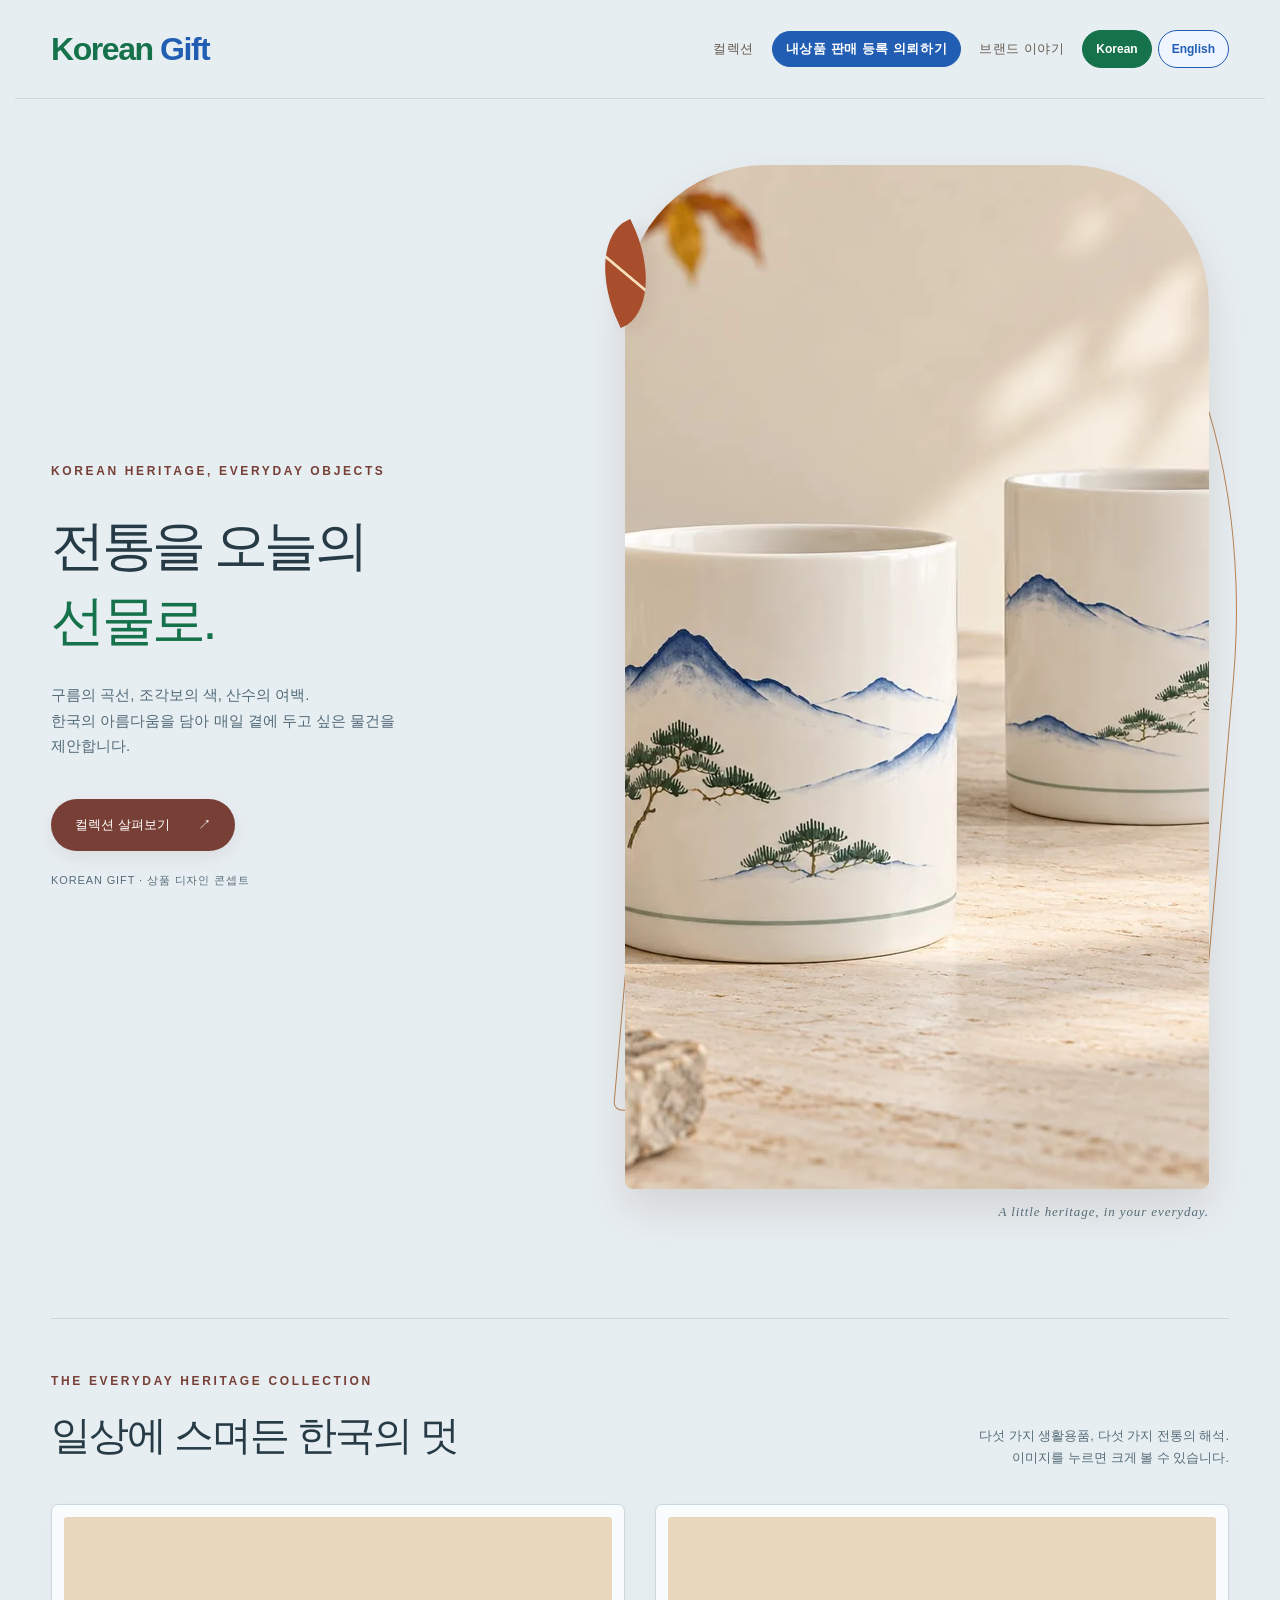
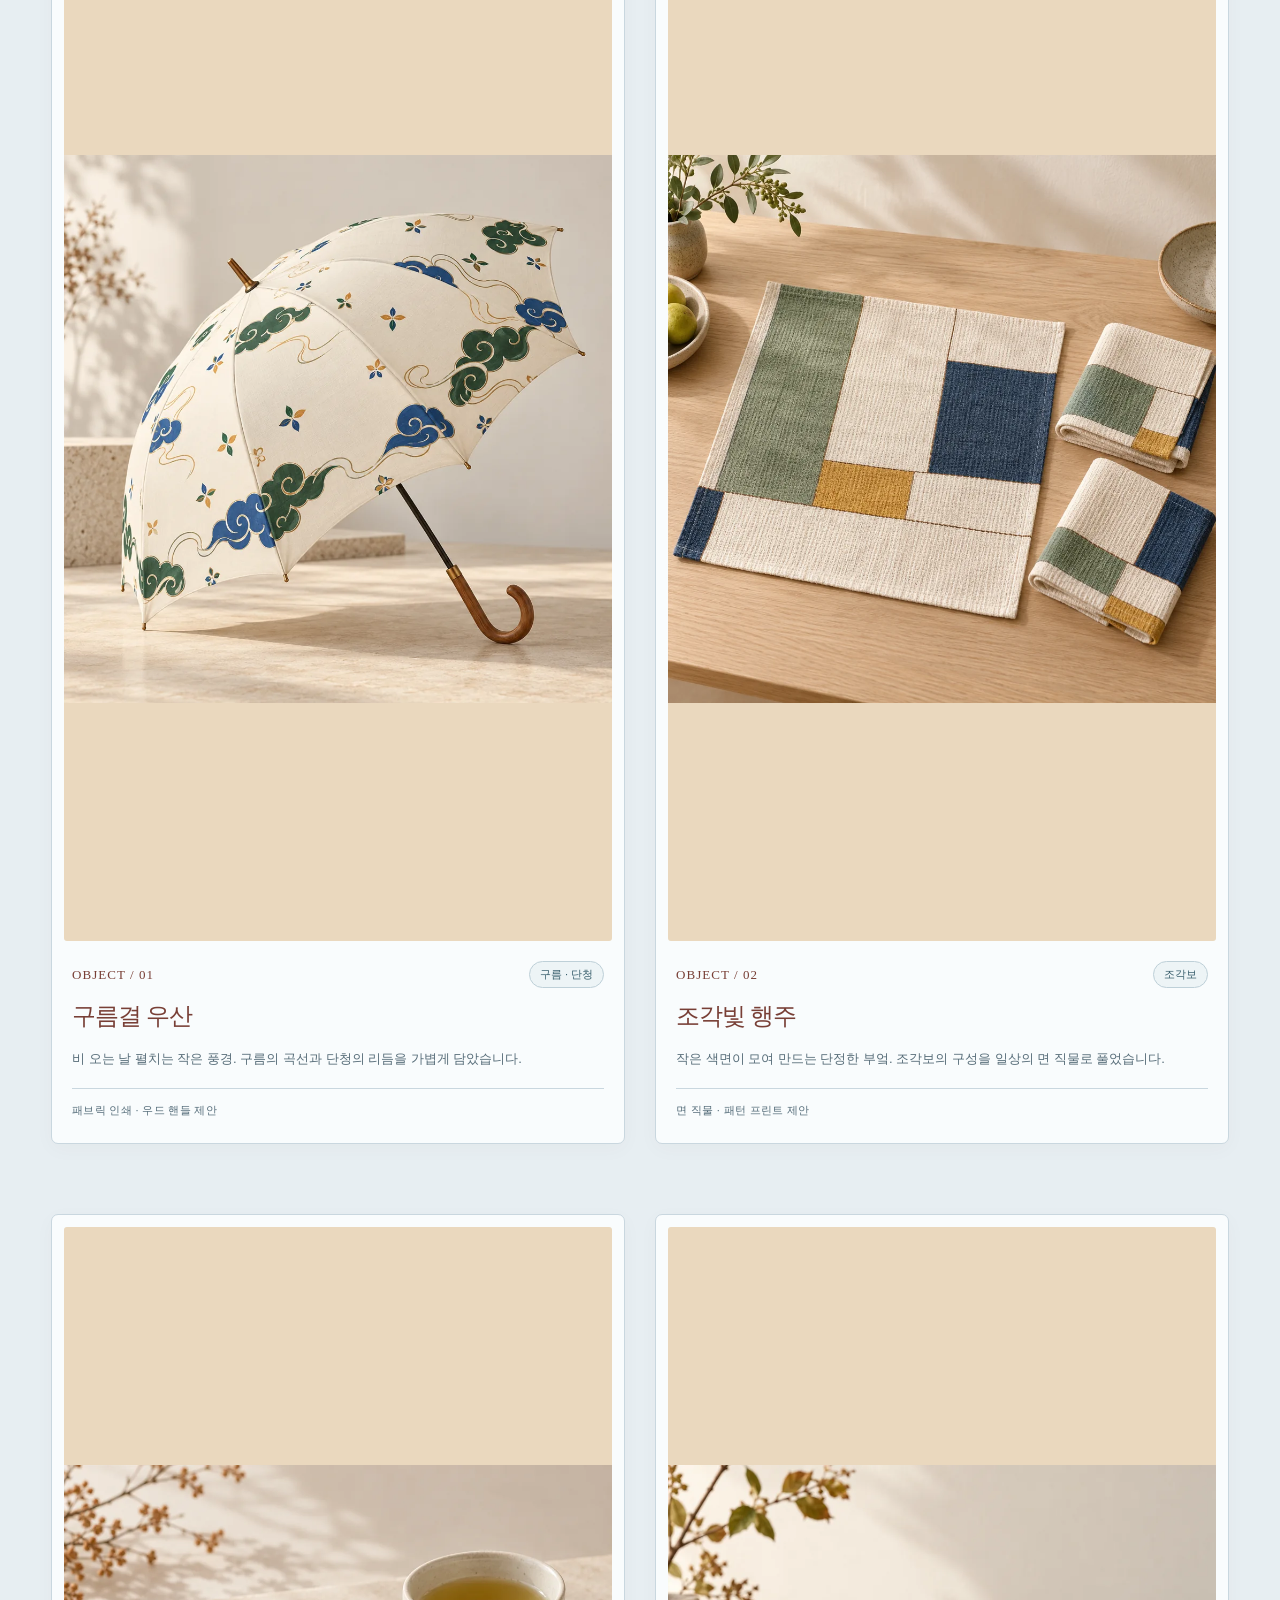
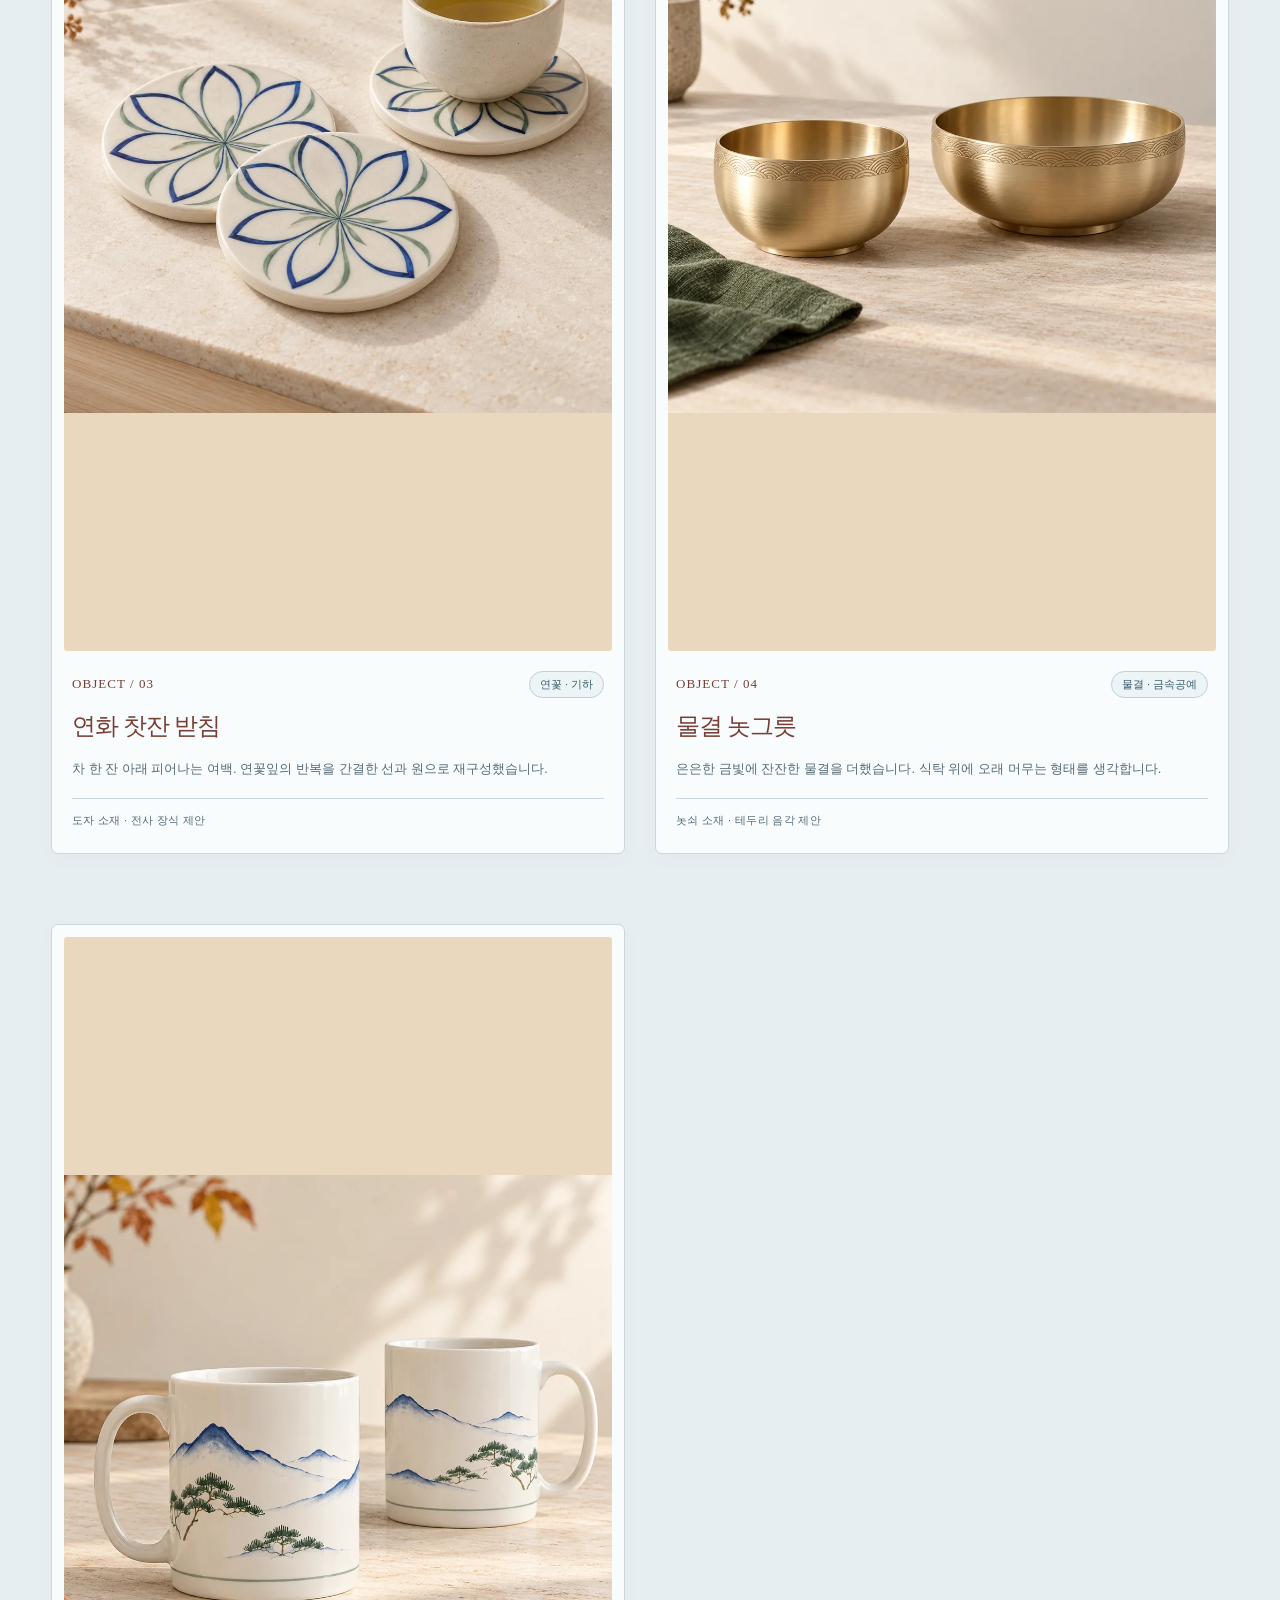
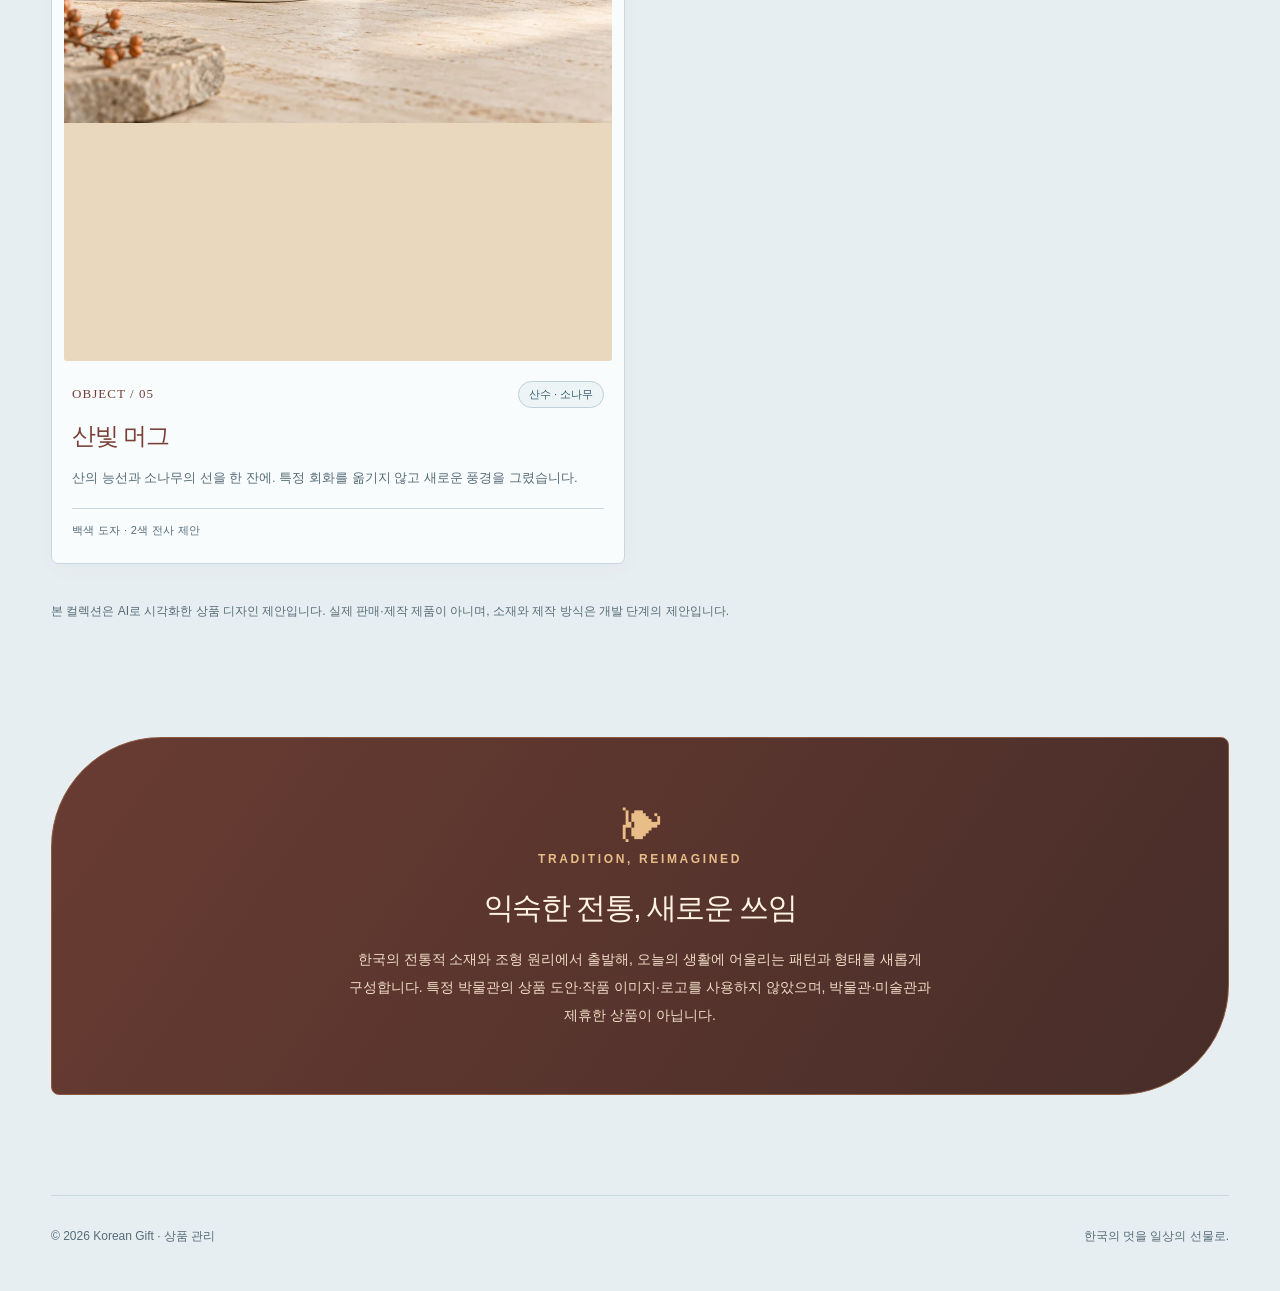
==== commit 4b85317d: "Apply sky gray theme and prepare bilingual maker submission and admin approval workflow" ====
--- a/index.html
+++ b/index.html
@@ -2,7 +2,7 @@
 <html lang="ko">
 <head>
 <meta charset="utf-8"><meta name="viewport" content="width=device-width, initial-scale=1">
-<meta name="theme-color" content="#f7eddf"><meta name="description" content="전통 문양을 현대적으로 재구성한 Korean Gift의 우산, 행주, 찻잔 받침, 놋그릇, 머그 디자인 컬렉션">
+<meta name="theme-color" content="#e7eef2"><meta name="description" content="전통 문양을 현대적으로 재구성한 Korean Gift의 우산, 행주, 찻잔 받침, 놋그릇, 머그 디자인 컬렉션">
 <title>Korean Gift | 전통을 오늘의 선물로</title>
 <style>
 :root{--paper:#f7eddf;--cream:#fff8ed;--ink:#3d2924;--muted:#72594b;--line:#dcc2a8;--brown:#783f36;--accent:#b4522f}
@@ -59,10 +59,21 @@
 .header-actions{display:flex;align-items:center;justify-content:flex-end;gap:26px;margin-left:auto}.language-switch{display:flex;gap:6px;flex-shrink:0}.language-switch a{display:inline-flex;align-items:center;justify-content:center;min-height:38px;padding:7px 13px;border:1px solid currentColor;border-radius:20px;font-family:'Segoe UI',Arial,sans-serif;font-size:12px;font-weight:600;line-height:1.2}.lang-ko{color:#16724b;background:#f0f8f2}.lang-en{color:#205db3;background:#eff5ff}.lang-ko:hover,.lang-ko[aria-current="page"]{background:#16724b;color:#fff;border-color:#16724b}.lang-en:hover,.lang-en[aria-current="page"]{background:#205db3;color:#fff;border-color:#205db3}html[lang="en"] .hero h1{letter-spacing:-.045em;font-family:'Segoe UI','Helvetica Neue',Arial,sans-serif}
 @media(max-width:720px){.topbar{align-items:flex-start;gap:14px}.header-actions{flex-direction:column-reverse;align-items:flex-end;gap:12px}.language-switch a{padding:7px 10px;min-height:36px}.header-actions .nav{gap:16px}}
 @media(max-width:380px){.brand{font-size:23px}.topbar{padding:18px 14px;gap:8px}.language-switch{gap:4px}.language-switch a{font-size:11px;padding:7px 9px}}
+
+/* Sky gray foundation */
+:root{--paper:#e7eef2;--cream:#f9fcfd;--ink:#263b46;--muted:#566c78;--line:#c9d7df}
+body{background:#e7eef2}.artwork{background:#f9fcfd;border-color:#c9d7df}.artwork-tag{background:#edf4f6;border-color:#bed0d8;color:#385e6c}
+.hero-copy,.artwork .product-detail{color:#536b78}
+.seller-link{padding:8px 13px;border:1px solid #205db3;border-radius:22px;background:#205db3;color:#fff!important;font-weight:600;text-align:center;line-height:1.4}
+.nav{align-items:center;flex-wrap:wrap}.header-actions{gap:18px}.nav{gap:18px}
+.approved-products{margin-top:64px;padding-top:40px;border-top:1px solid var(--line)}.approved-products>.section-note{max-width:none;margin:18px 0 30px}
+.artwork .approved-price{font-weight:700;font-size:20px;color:#16724b}.product-detail{white-space:pre-line}
+@media(max-width:1050px){.topbar{flex-wrap:wrap}.header-actions{flex-wrap:wrap}.nav{gap:12px}}
+@media(max-width:720px){.topbar{display:grid;grid-template-columns:1fr auto}.header-actions{display:contents}.language-switch{grid-column:2;grid-row:1;justify-self:end}.header-actions .nav{grid-column:1/-1;grid-row:2;justify-content:flex-start;gap:12px}.seller-link{font-size:12px}.brand{align-self:center}}
 </style>
 <link rel="alternate" hreflang="ko" href="https://koreangift.github.io/main/"><link rel="alternate" hreflang="en" href="https://koreangift.github.io/main/en.html"></head>
 <body>
-<header class="topbar"><a class="brand" href="#top" aria-label="Korean Gift 홈으로"><span class="brand-korean">Korean</span> <span class="brand-gift">Gift</span></a><div class="header-actions"><nav class="nav" aria-label="주 메뉴"><a href="#gallery">컬렉션</a><a href="#about">브랜드 이야기</a></nav><nav class="language-switch" aria-label="언어 선택"><a class="lang-ko" href="./index.html" lang="ko" hreflang="ko" aria-current="page">Korean</a><a class="lang-en" href="./en.html" lang="en" hreflang="en">English</a></nav></div></header>
+<header class="topbar"><a class="brand" href="#top" aria-label="Korean Gift 홈으로"><span class="brand-korean">Korean</span> <span class="brand-gift">Gift</span></a><div class="header-actions"><nav class="nav" aria-label="주 메뉴"><a href="#gallery">컬렉션</a><a class="seller-link" href="submit.html">내상품 판매 등록 의뢰하기</a><a href="#about">브랜드 이야기</a></nav><nav class="language-switch" aria-label="언어 선택"><a class="lang-ko" href="./index.html" lang="ko" hreflang="ko" aria-current="page">Korean</a><a class="lang-en" href="./en.html" lang="en" hreflang="en">English</a></nav></div></header>
 <main id="top">
 <section class="hero" aria-labelledby="hero-title"><div class="hero-info"><div class="eyebrow">KOREAN HERITAGE, EVERYDAY OBJECTS</div><h1 id="hero-title">전통을 오늘의<br><em>선물로.</em></h1><p class="hero-copy">구름의 곡선, 조각보의 색, 산수의 여백.<br>한국의 아름다움을 담아 매일 곁에 두고 싶은 물건을 제안합니다.</p><a class="hero-btn" href="#gallery">컬렉션 살펴보기 <span aria-hidden="true">↗</span></a><p class="concept-label">KOREAN GIFT · 상품 디자인 콘셉트</p></div><div class="hero-image-wrap"><img class="hero-image" src="images/korean-mug.webp" alt="푸른 산과 초록 소나무를 담은 산빛 머그 디자인 콘셉트" fetchpriority="high" width="1024" height="1024"><div class="hero-caption">A little heritage, in your everyday.</div></div></section>
 <section class="collection" id="gallery" aria-labelledby="collection-title"><div class="section-top"><div><div class="eyebrow">THE EVERYDAY HERITAGE COLLECTION</div><h2 class="section-title" id="collection-title">일상에 스며든 한국의 멋</h2></div><div class="section-note">다섯 가지 생활용품, 다섯 가지 전통의 해석.<br>이미지를 누르면 크게 볼 수 있습니다.</div></div>
@@ -73,7 +84,7 @@
 <article class="artwork"><button class="image-button" type="button" data-image="images/korean-mug.webp" data-title="산빛 머그 · 상품 디자인 콘셉트" aria-label="산빛 머그 크게 보기"><img src="images/korean-mug.webp" alt="푸른 산 능선과 초록 소나무를 새롭게 구성한 백색 머그 디자인 콘셉트" loading="lazy" width="1024" height="1024"><span class="zoom-hint" aria-hidden="true">↗ 크게 보기</span></button><div class="artwork-meta"><span class="artwork-number">OBJECT / 05</span><span class="artwork-tag">산수 · 소나무</span></div><h3>산빛 머그</h3><p>산의 능선과 소나무의 선을 한 잔에. 특정 회화를 옮기지 않고 새로운 풍경을 그렸습니다.</p><p class="product-detail">백색 도자 · 2색 전사 제안</p></article></div>
 <p class="collection-disclosure">본 컬렉션은 AI로 시각화한 상품 디자인 제안입니다. 실제 판매·제작 제품이 아니며, 소재와 제작 방식은 개발 단계의 제안입니다.</p></section>
 <section class="about" id="about"><div class="about-mark" aria-hidden="true">❧</div><div class="eyebrow">TRADITION, REIMAGINED</div><h2>익숙한 전통, 새로운 쓰임</h2><p>한국의 전통적 소재와 조형 원리에서 출발해, 오늘의 생활에 어울리는 패턴과 형태를 새롭게 구성합니다. 특정 박물관의 상품 도안·작품 이미지·로고를 사용하지 않았으며, 박물관·미술관과 제휴한 상품이 아닙니다.</p></section>
-<footer><span>© 2026 Korean Gift</span><span>한국의 멋을 일상의 선물로.</span></footer></main>
+<footer><span>© 2026 Korean Gift · <a href="admin.html">상품 관리</a></span><span>한국의 멋을 일상의 선물로.</span></footer></main>
 <dialog class="modal" id="image-modal" aria-label="이미지 크게 보기"><button type="button" class="modal-close" aria-label="닫기">×</button><figure><img id="modal-image" alt=""><figcaption id="modal-caption"></figcaption></figure></dialog>
 <script>
 (function(){
@@ -83,4 +94,4 @@
  modal.addEventListener('click',e=>{if(e.target===modal)close();});
 })();
 </script>
-</body></html>
+<script src="market-config.js"></script><script src="market-api.js"></script><script src="catalog.js"></script></body></html>
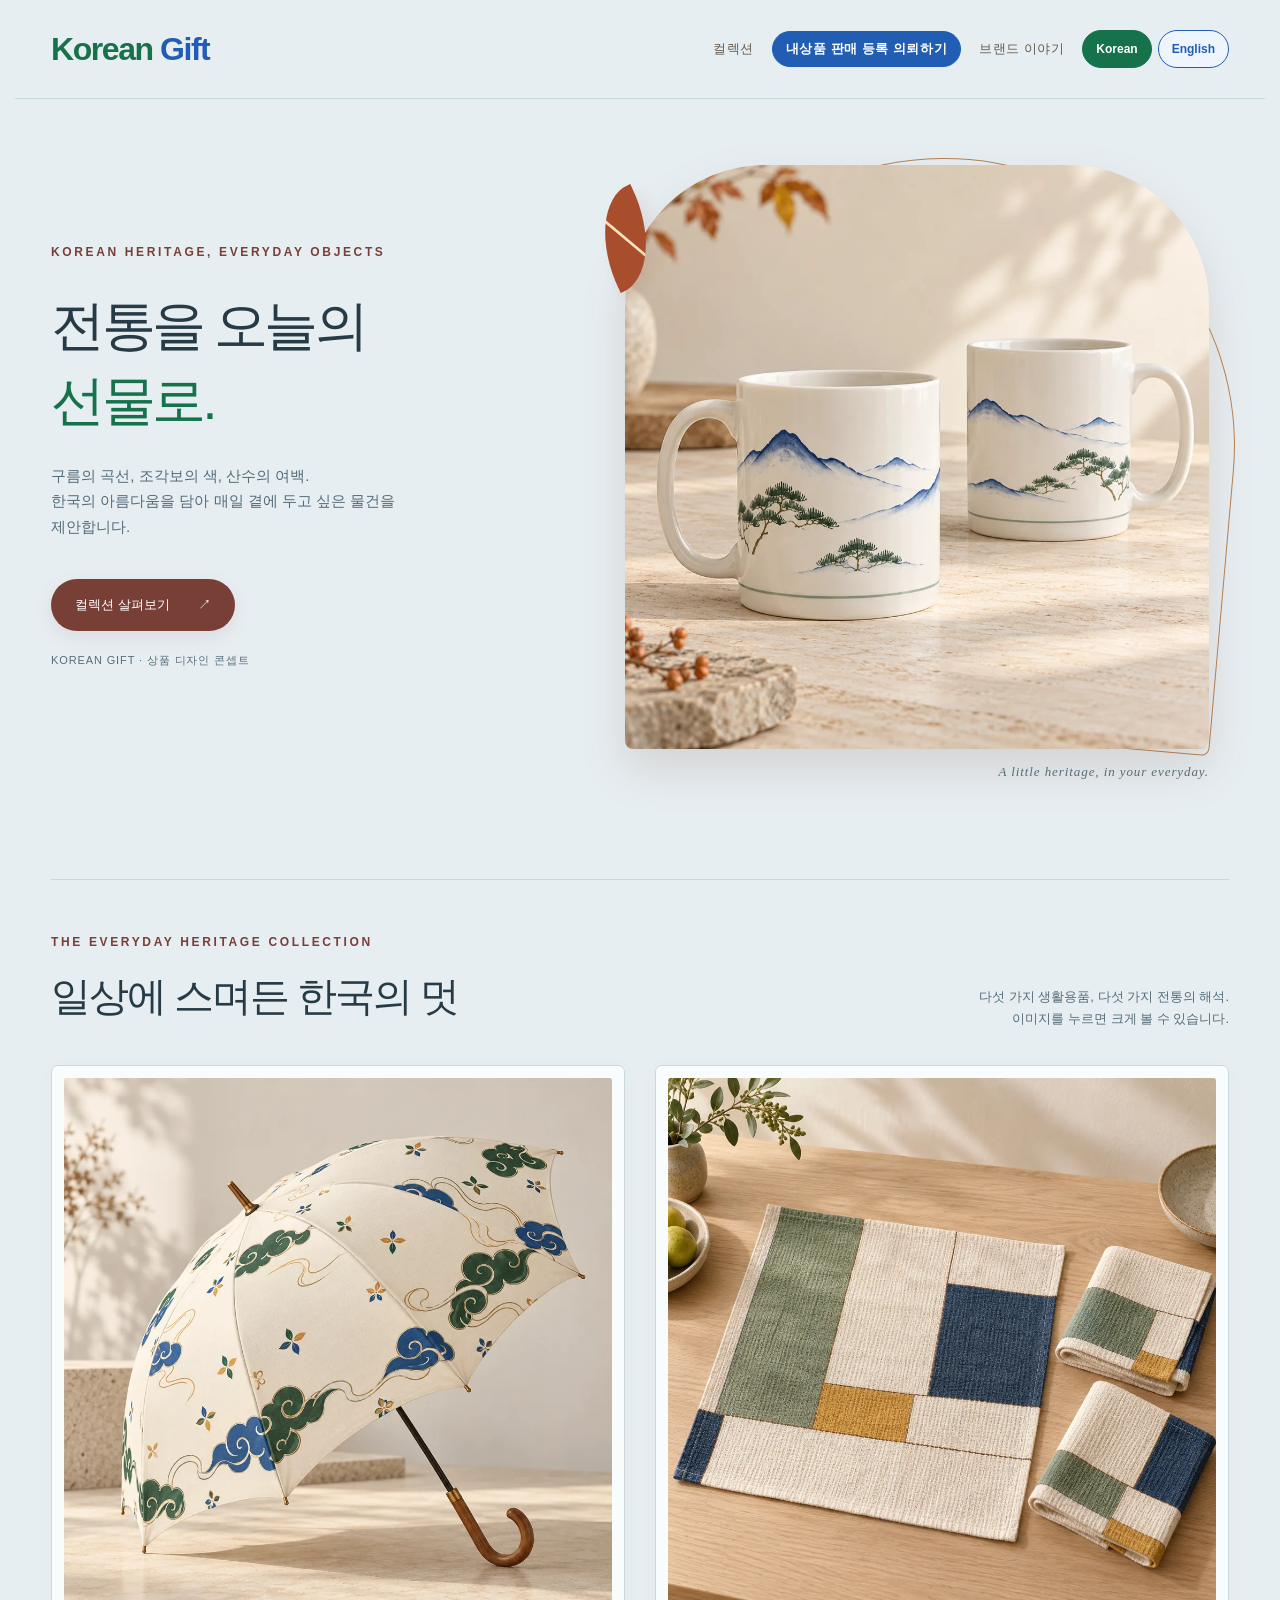
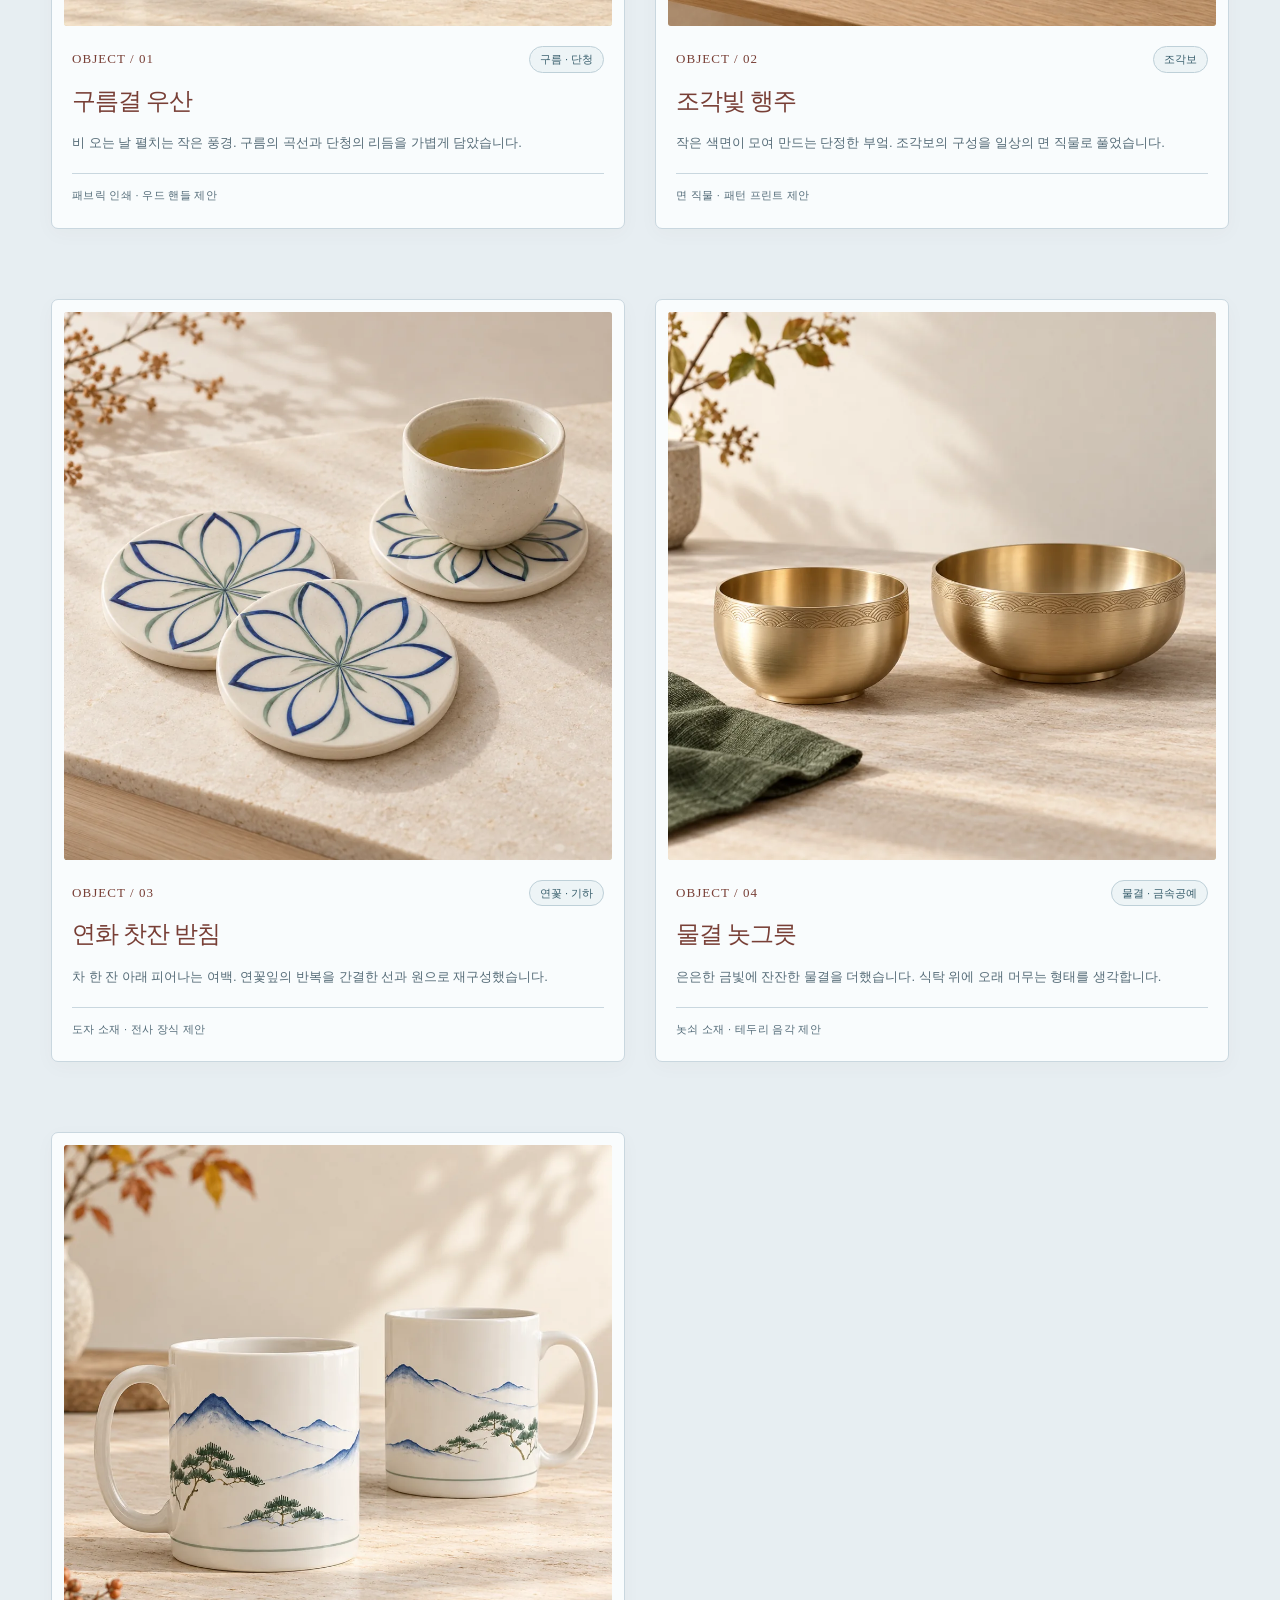
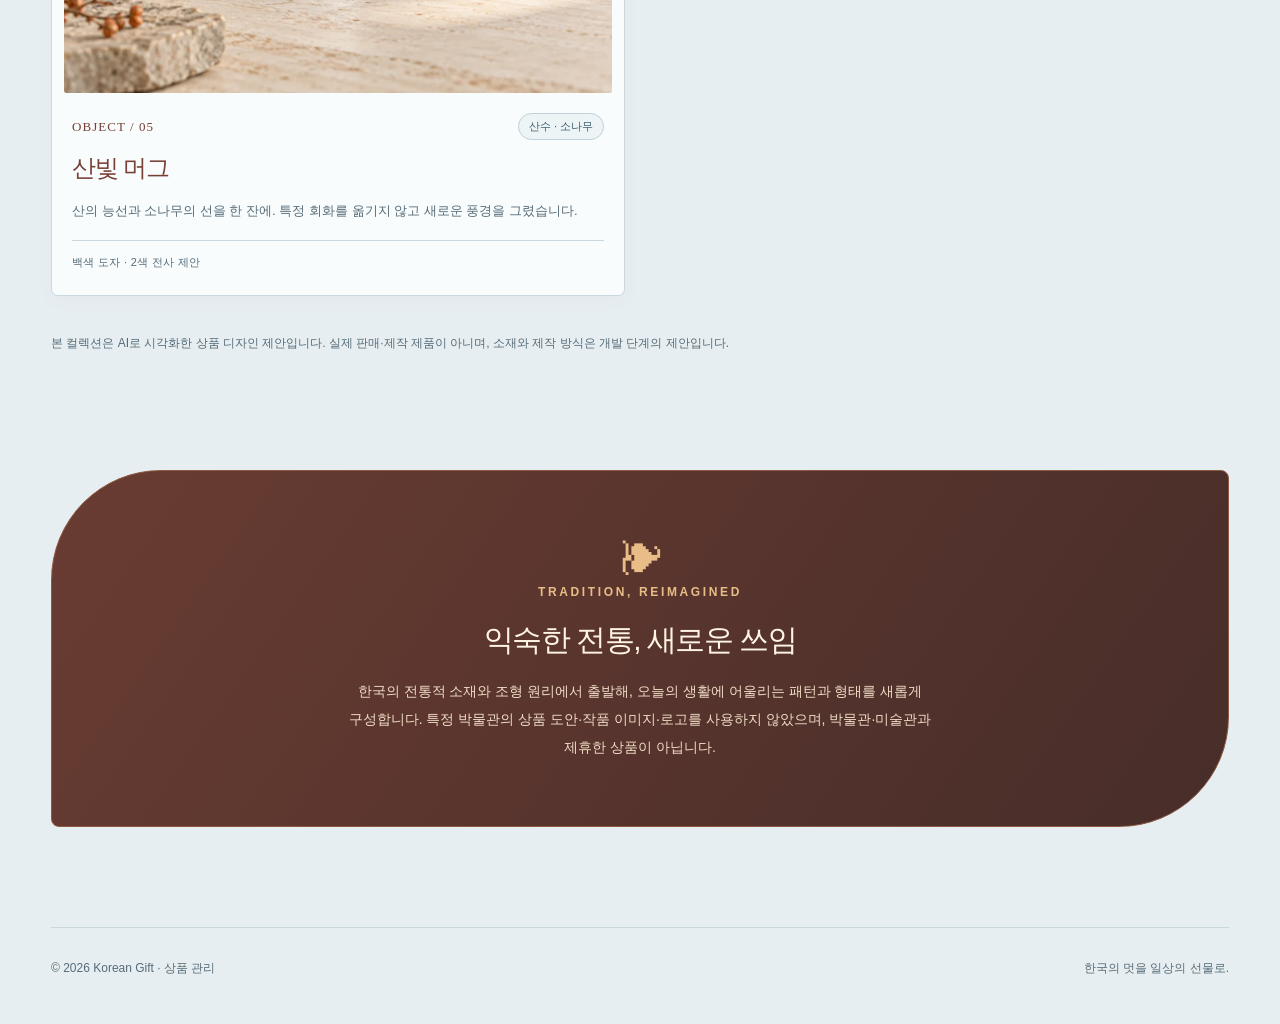
==== commit 7d9c128a: "Keep product images proportional in responsive layouts" ====
--- a/index.html
+++ b/index.html
@@ -62,7 +62,7 @@
 
 /* Sky gray foundation */
 :root{--paper:#e7eef2;--cream:#f9fcfd;--ink:#263b46;--muted:#566c78;--line:#c9d7df}
-body{background:#e7eef2}.artwork{background:#f9fcfd;border-color:#c9d7df}.artwork-tag{background:#edf4f6;border-color:#bed0d8;color:#385e6c}
+body{background:#e7eef2}.hero-image,.image-button img{height:auto}.hero-image-wrap{min-width:0}.artwork{background:#f9fcfd;border-color:#c9d7df}.artwork-tag{background:#edf4f6;border-color:#bed0d8;color:#385e6c}
 .hero-copy,.artwork .product-detail{color:#536b78}
 .seller-link{padding:8px 13px;border:1px solid #205db3;border-radius:22px;background:#205db3;color:#fff!important;font-weight:600;text-align:center;line-height:1.4}
 .nav{align-items:center;flex-wrap:wrap}.header-actions{gap:18px}.nav{gap:18px}
